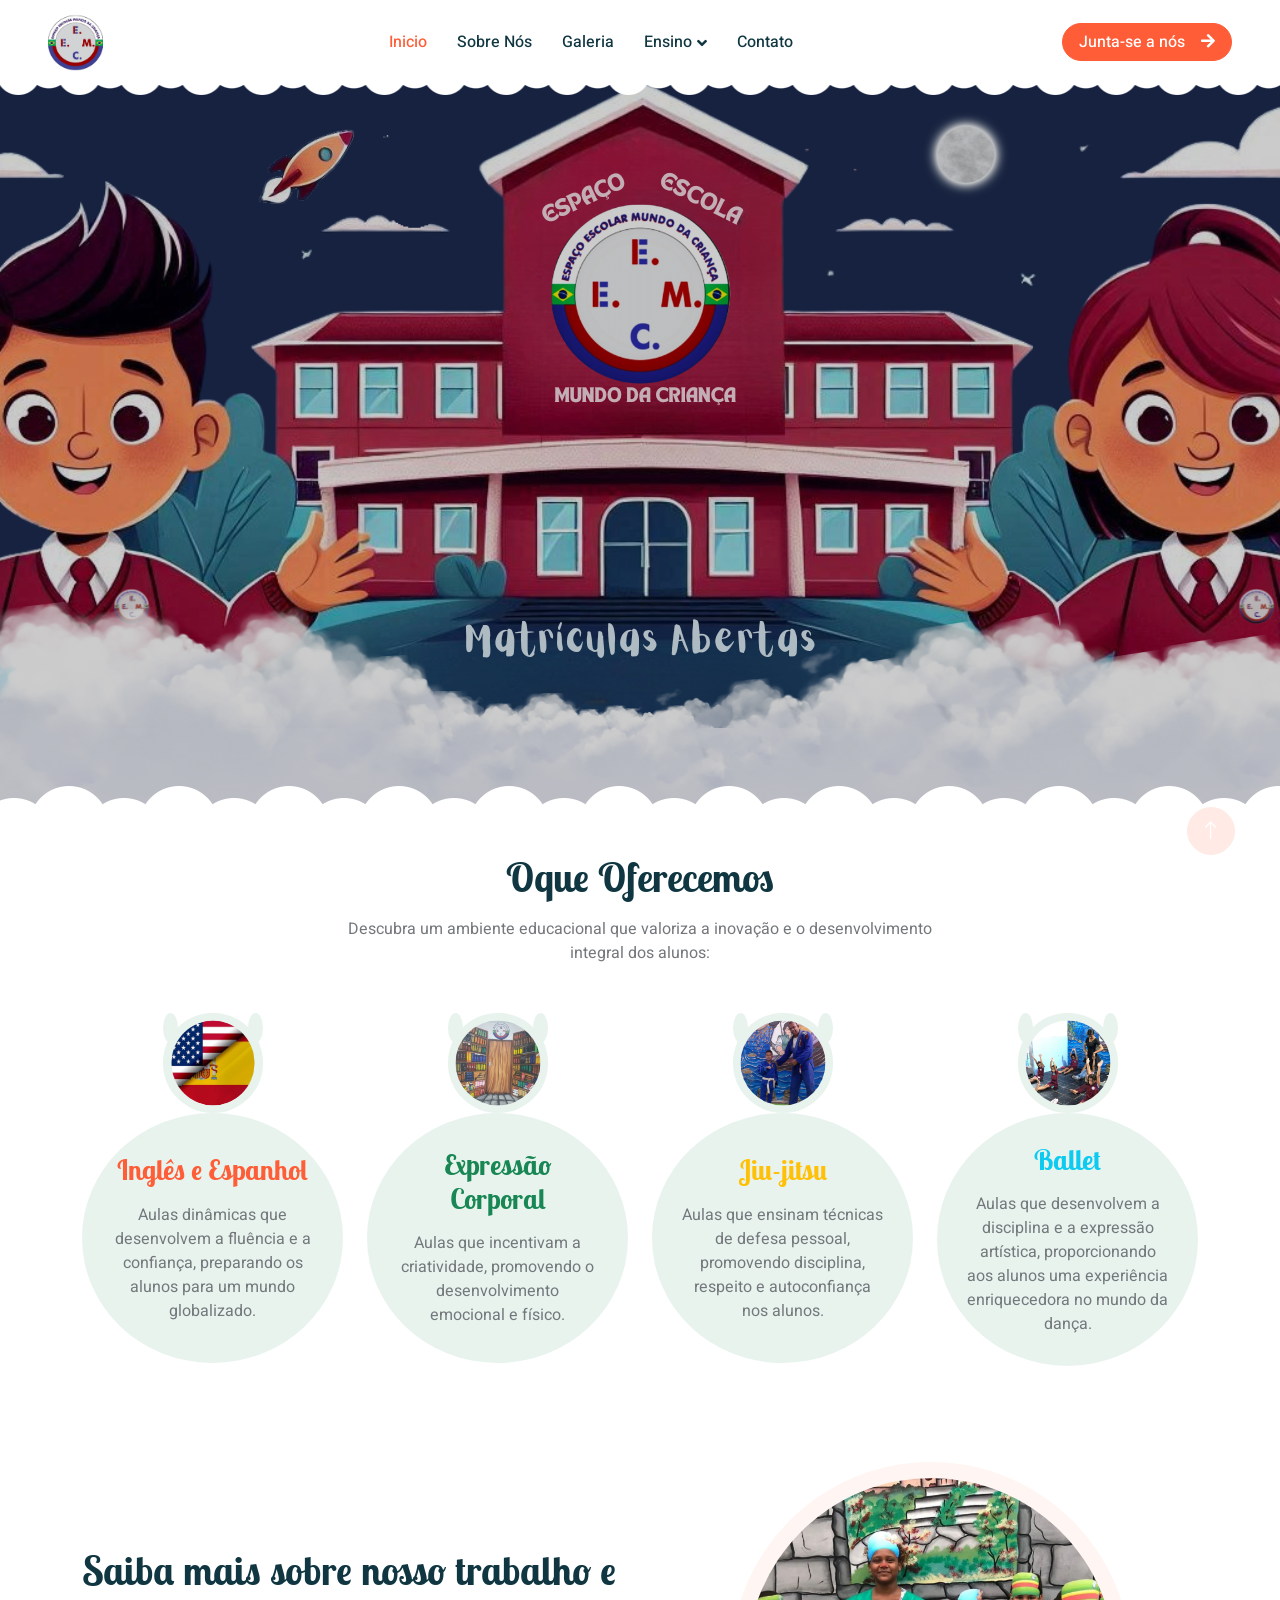
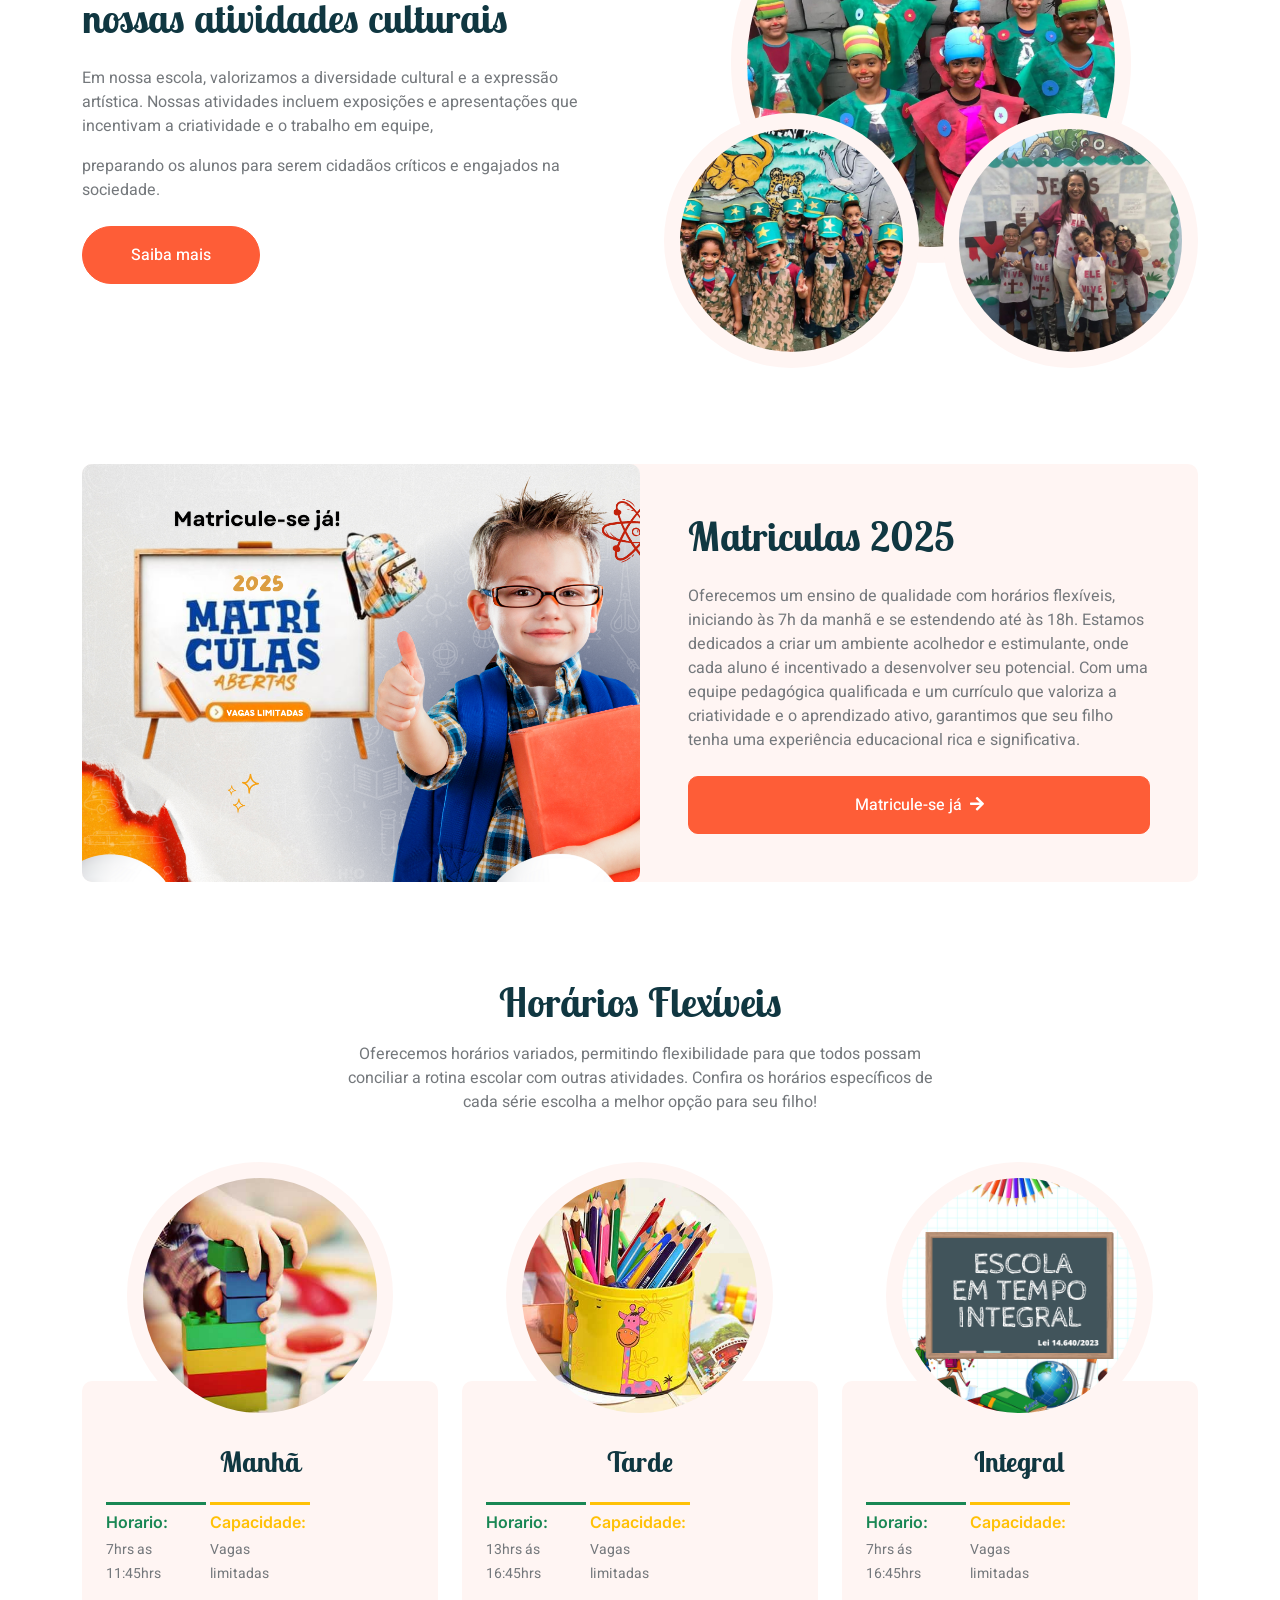
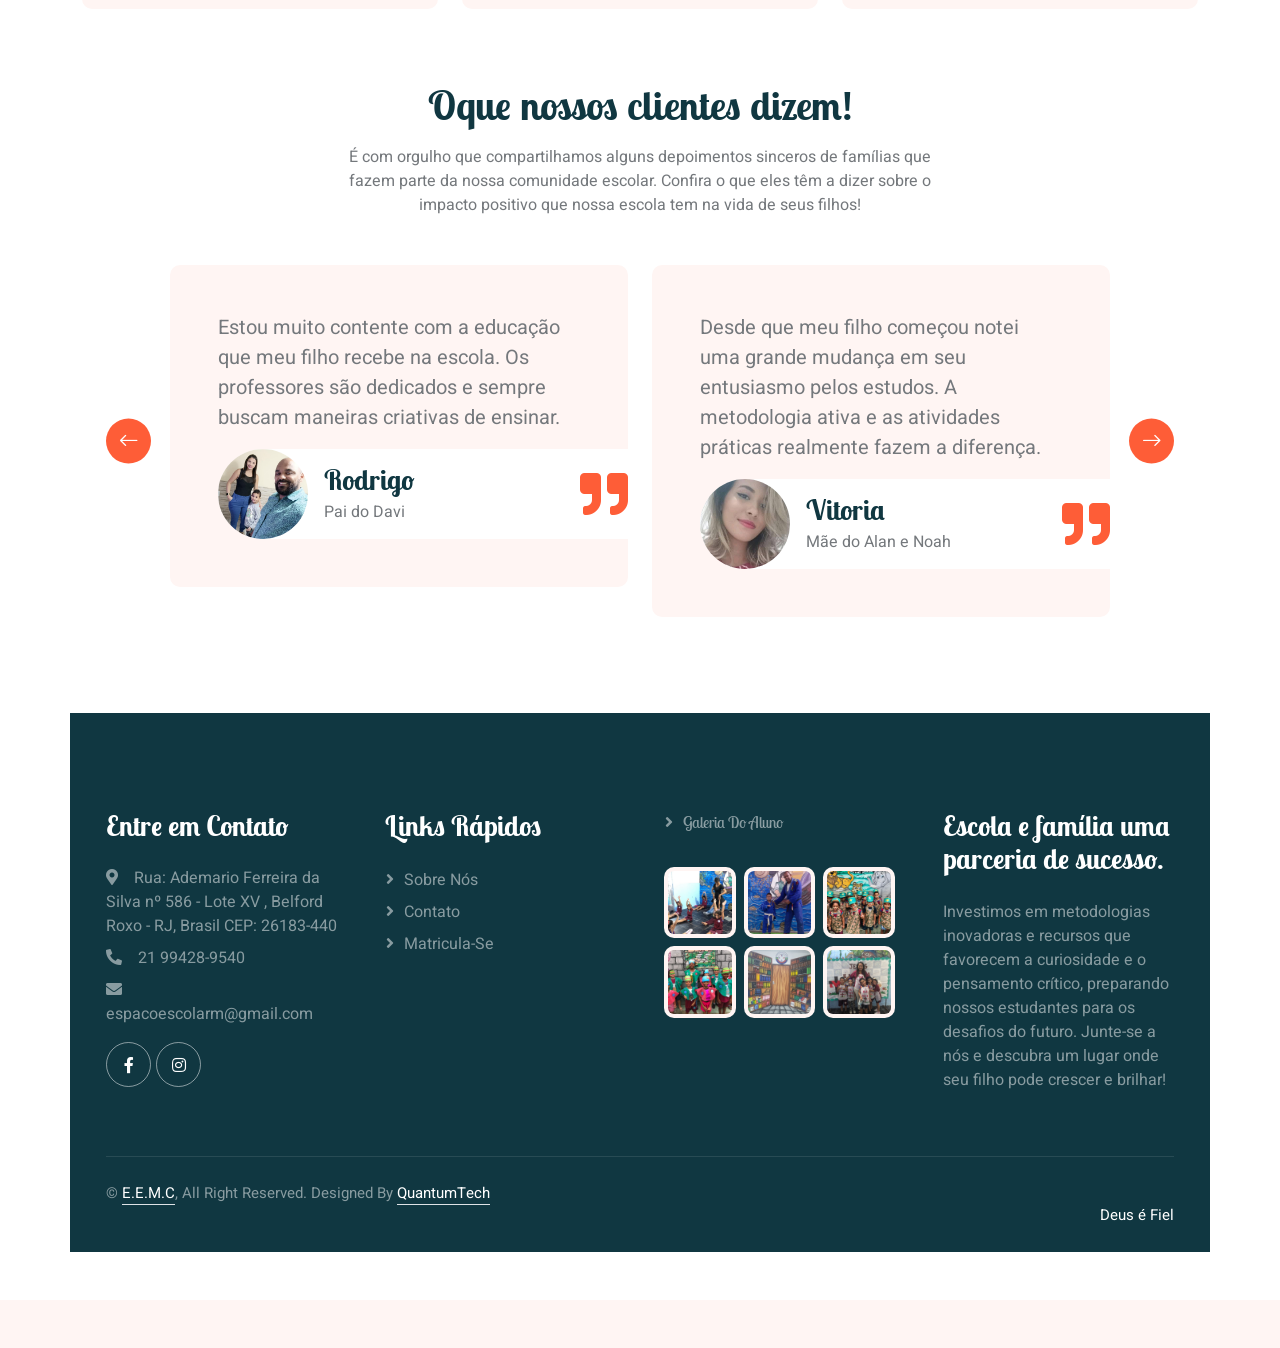
==== index.html @ da6bc11e "Update index.html" ====
<!DOCTYPE html>
<html lang="pt=br">
<head>
    <meta charset="utf-8">
    <meta content="width=device-width, initial-scale=1.0" name="viewport">
    <meta content="" name="keywords">
    <meta content="" name="description">
    <link rel="preconnect" href="https://fonts.googleapis.com">
    <link rel="preconnect" href="https://fonts.gstatic.com" crossorigin>
    <link href="https://fonts.googleapis.com/css2?family=Heebo:wght@400;500;600&family=Inter:wght@600&family=Lobster+Two:wght@700&display=swap" rel="stylesheet">
    <link href="https://cdnjs.cloudflare.com/ajax/libs/font-awesome/5.10.0/css/all.min.css" rel="stylesheet">
    <link href="https://cdn.jsdelivr.net/npm/bootstrap-icons@1.4.1/font/bootstrap-icons.css" rel="stylesheet">
    <link href="lib/animate/animate.min.css" rel="stylesheet">
    <link href="lib/owlcarousel/assets/owl.carousel.min.css" rel="stylesheet">
    <link href="https://fonts.googleapis.com/icon?family=Material+Icons" rel="stylesheet">
    <link href="css/bootstrap.min.css" rel="stylesheet">
    <link href="css/style.css" rel="stylesheet">
    <link href="img/icon.ico" rel="icon">
    <title>Espaço Escola Mundo da Criança</title>
</head>

<body>
    <div class="container-xxl bg-white p-0">
        <!-- Carregamento Começo -->
        <div id="spinner" class="show bg-white position-fixed translate-middle w-100 vh-100 top-50 start-50 d-flex align-items-center justify-content-center">
            <div class="spinner-border text-primary" style="width: 3rem; height: 3rem;" role="status">
                <span class="sr-only">Loading...</span>
            </div>
        </div>
        <!-- Carregamento Final -->

        <!-- Navbar Começo -->
        <nav class="navbar navbar-expand-lg bg-white navbar-light sticky-top px-4 px-lg-5 py-lg-0">
            <a href="index.html" class="navbar-brand">
                <h1 class="m-0 text-primary"> <div class="navbar-logo">
                    <img src="img/icon.ico" alt="Logo da Escola Mundo da Criança"></h1>
            </a>
            <button type="button" class="navbar-toggler" data-bs-toggle="collapse" data-bs-target="#navbarCollapse">
                <span class="navbar-toggler-icon"></span>
            </button>
            <div class="collapse navbar-collapse" id="navbarCollapse">
                <div class="navbar-nav mx-auto">
                    <a href="index.html" class="nav-item nav-link active">Inicio</a>
                    <a href="about.html" class="nav-item nav-link">Sobre Nós</a>
                    <a href="gallery.html" class="nav-item nav-link">Galeria</a>
                    <div class="nav-item dropdown">
                        <a href="#" class="nav-link dropdown-toggle" data-bs-toggle="dropdown">Ensino</a>
                        <div class="dropdown-menu rounded-0 rounded-bottom border-0 shadow-sm m-0">
                            <a href="babyclass.html" class="dropdown-item active">Baby Class</a>
                            <a href="faseI.html" class="dropdown-item">Fase I</a>
                            <a href="faseII.html" class="dropdown-item">Fase II</a>
                            <a href="faseIII.html" class="dropdown-item">Fase III</a>
                            <a href="1ao3.html" class="dropdown-item">1º ao 3º ano</a>
                            <a href="4ao5.html" class="dropdown-item">4º ao 5º ano</a>
                        </div>
                    </div>
                    <a href="contact.html" class="nav-item nav-link">Contato</a>
                </div>
                <a href="contact.html" class="btn btn-primary rounded-pill px-3 d-none d-lg-block">Junta-se a nós<i class="fa fa-arrow-right ms-3"></i></a>
            </div>
        </nav>
        <!-- Navbar Final -->

        <!-- Imagem Fundo Começo -->
        <div class="container-fluid p-0 mb-5">
            <div class="owl-carousel header-carousel position-relative">
                <div class="owl-carousel-item position-relative">
                    <img class="img-fluid" src="img/imggrande.png" alt="">
                    <div class="position-absolute top-0 start-0 w-100 h-100 d-flex align-items-center" style="background: rgba(0, 0, 0, .2);">
                    </div>
                </div>
        </div>
        <!-- Imagem Fundo Final -->

        <!-- Serviços Começo -->
        <div class="container-xxl py-5">
            <div class="container">
                <div class="text-center mx-auto mb-5 wow fadeInUp" data-wow-delay="0.1s" style="max-width: 600px;">
                    <h1 class="mb-3">Oque Oferecemos</h1>
                    <p>Descubra um ambiente educacional que valoriza a inovação e o desenvolvimento integral dos alunos:
                    </p>
                </div>
                <div class="row g-4">
                    <div class="col-lg-3 col-sm-6 wow fadeInUp" data-wow-delay="0.1s">
                        <div class="facility-item">
                            <div class="facility-icon bg-success position-relative">
                                <span class="bg-success"></span>
                                <img src="img/bandeiras.png" alt="Bandeira" class="img-fluid rounded-circle" style="width: 85px; height: 85px; position: absolute; top: 50%; left: 50%; transform: translate(-50%, -50%); z-index: 1;">
                                <span class="bg-success" style="opacity: 0.5; position: absolute; top: 0; left: 0; width: 100%; height: 100%; z-index: 0;"></span>
                                <span class="bg-success"></span>
                            </div>
                            <div class="facility-text bg-success">
                                <h3 class="text-primary mb-3">Inglês e Espanhol</h3>
                                <p class="mb-0"> Aulas dinâmicas que desenvolvem a fluência e a confiança, preparando os alunos para um mundo globalizado.</p>
                            </div>
                        </div>
                    </div>
                    <div class="col-lg-3 col-sm-6 wow fadeInUp" data-wow-delay="0.3s">
                        <div class="facility-item">
                            <div class="facility-icon bg-success position-relative">
                                <span class="bg-success"></span>
                                <img src="img/cantodaleitura.jpg" alt="Bandeira" class="img-fluid rounded-circle" style="width: 85px; height: 85px; position: absolute; top: 50%; left: 50%; transform: translate(-50%, -50%); z-index: 1;">
                                <span class="bg-success" style="opacity: 0.5; position: absolute; top: 0; left: 0; width: 100%; height: 100%; z-index: 0;"></span>
                                <span class="bg-success"></span>
                            </div>
                            <div class="facility-text bg-success">
                                <h3 class="text-success mb-3">Expressão Corporal</h3>
                                <p class="mb-0">Aulas que incentivam a criatividade, promovendo o desenvolvimento emocional e físico.</p>
                            </div>
                        </div>
                    </div>
                    <div class="col-lg-3 col-sm-6 wow fadeInUp" data-wow-delay="0.5s">
                        <div class="facility-item">
                            <div class="facility-icon bg-success position-relative">
                                <span class="bg-success"></span>
                                <img src="img/jits.jpg" alt="Bandeira" class="img-fluid rounded-circle" style="width: 85px; height: 85px; position: absolute; top: 50%; left: 50%; transform: translate(-50%, -50%); z-index: 1;">
                                <span class="bg-success" style="opacity: 0.5; position: absolute; top: 0; left: 0; width: 100%; height: 100%; z-index: 0;"></span>
                                <span class="bg-success"></span>
                            </div>
                            <div class="facility-text bg-success">
                                <h3 class="text-warning mb-3">Jiu-jitsu</h3>
                                <p class="mb-0">Aulas que ensinam técnicas de defesa pessoal, promovendo disciplina, respeito e autoconfiança nos alunos.</p>
                            </div>
                        </div>
                    </div>
                    <div class="col-lg-3 col-sm-6 wow fadeInUp" data-wow-delay="0.7s">
                        <div class="facility-item">
                            <div class="facility-icon bg-success position-relative">
                                <span class="bg-success"></span>
                                <img src="img/ballet.jpg" alt="Bandeira" class="img-fluid rounded-circle" style="width: 85px; height: 85px; position: absolute; top: 50%; left: 50%; transform: translate(-50%, -50%); z-index: 1;">
                                <span class="bg-success" style="opacity: 0.5; position: absolute; top: 0; left: 0; width: 100%; height: 100%; z-index: 0;"></span>
                                <span class="bg-success"></span>
                            </div>
                            <div class="facility-text bg-success">
                                <h3 class="text-info mb-3">Ballet</h3>
                                <p class="mb-0">Aulas que desenvolvem a disciplina e a expressão artística, proporcionando aos alunos uma experiência enriquecedora no mundo da dança.</p>
                            </div>
                        </div>
                    </div>
                </div>
            </div>
        </div>
        <!-- Serviços Final -->

        <!-- Saiba Mais Começo -->
        <div class="container-xxl py-5">
            <div class="container">
                <div class="row g-5 align-items-center">
                    <div class="col-lg-6 wow fadeInUp" data-wow-delay="0.1s">
                        <h1 class="mb-4">Saiba mais sobre nosso trabalho e nossas atividades culturais</h1>
                        <p>Em nossa escola, valorizamos a diversidade cultural e a expressão artística. Nossas atividades incluem exposições e apresentações que incentivam a criatividade e o trabalho em equipe,</p>
                        <p class="mb-4">preparando os alunos para serem cidadãos críticos e engajados na sociedade.</p>
                        <div class="row g-4 align-items-center">
                            <div class="col-sm-6">
                                <a class="btn btn-primary rounded-pill py-3 px-5" href="about.html">Saiba mais</a>
                            </div>
                        </div>
                    </div>
                    <div class="col-lg-6 about-img wow fadeInUp" data-wow-delay="0.5s">
                        <div class="row">
                            <div class="col-12 text-center">
                                <img class="img-fluid w-75 rounded-circle bg-light p-3" src="img/diadocirco.jpg" alt="">
                            </div>
                            <div class="col-6 text-start" style="margin-top: -150px;">
                                <img class="img-fluid w-100 rounded-circle bg-light p-3" src="img/diadosoldado.jpg" alt="">
                            </div>
                            <div class="col-6 text-end" style="margin-top: -150px;">
                                <img class="img-fluid w-100 rounded-circle bg-light p-3" src="img/pascoa.jpg" alt="">
                            </div>
                        </div>
                    </div>
                </div>
            </div>
        </div>
        <!-- Saiba mais Final -->


        <!-- Matriculas Começo -->
        <div class="container-xxl py-5">
            <div class="container">
                <div class="bg-light rounded">
                    <div class="row g-0">
                        <div class="col-lg-6 wow fadeIn" data-wow-delay="0.1s" style="min-height: 400px;">
                            <div class="position-relative h-100">
                                <img class="position-absolute w-100 h-100 rounded" src="img/1.png" style="object-fit: cover;">
                            </div>
                        </div>
                        <div class="col-lg-6 wow fadeIn" data-wow-delay="0.5s">
                            <div class="h-100 d-flex flex-column justify-content-center p-5">
                                <h1 class="mb-4">Matriculas 2025</h1>
                                <p class="mb-4">Oferecemos um ensino de qualidade com horários flexíveis, iniciando às 7h da manhã e se estendendo até às 18h. Estamos dedicados a criar um ambiente acolhedor e estimulante, onde cada aluno é incentivado a desenvolver seu potencial. Com uma equipe pedagógica qualificada e um currículo que valoriza a criatividade e o aprendizado ativo, garantimos que seu filho tenha uma experiência educacional rica e significativa.
                                </p>
                                <a class="btn btn-primary py-3 px-5" href="contact.html">Matricule-se já<i class="fa fa-arrow-right ms-2"></i></a>
                            </div>
                        </div>
                    </div>
                </div>
            </div>
        </div>
        <!-- Matriculas Final -->


        <!-- Horários Começo -->
        <div class="container-xxl py-5">
            <div class="container">
                <div class="text-center mx-auto mb-5 wow fadeInUp" data-wow-delay="0.1s" style="max-width: 600px;">
                    <h1 class="mb-3">Horários Flexíveis</h1>
                    <p>Oferecemos horários variados, permitindo flexibilidade para que todos possam conciliar a rotina escolar com outras atividades. Confira os horários específicos de cada série escolha a melhor opção para seu filho!</p>
                </div>
                <div class="row g-4">
                    <div class="col-lg-4 col-md-6 wow fadeInUp" data-wow-delay="0.1s">
                        <div class="classes-item">
                            <div class="bg-light rounded-circle w-75 mx-auto p-3">
                                <img class="img-fluid rounded-circle" src="img/classes-2.jpg" alt="">
                            </div>
                            <div class="bg-light rounded p-4 pt-5 mt-n5">
                                <a class="d-block text-center h3 mt-3 mb-4" href="">Manhã</a>
                                <div class="row g-1">
                                    <div class="col-4">
                                        <div class="border-top border-3 border-success pt-2">
                                            <h6 class="text-success mb-1">Horario:</h6>
                                            <small>7hrs as 11:45hrs</small>
                                        </div>
                                    </div>
                                    <div class="col-4">
                                        <div class="border-top border-3 border-warning pt-2">
                                            <h6 class="text-warning mb-1">Capacidade:</h6>
                                            <small>Vagas limitadas</small>
                                        </div>
                                    </div>
                                </div>
                            </div>
                        </div>
                    </div>
                    <div class="col-lg-4 col-md-6 wow fadeInUp" data-wow-delay="0.3s">
                        <div class="classes-item">
                            <div class="bg-light rounded-circle w-75 mx-auto p-3">
                                <img class="img-fluid rounded-circle" src="img/classes-1.jpg" alt="">
                            </div>
                            <div class="bg-light rounded p-4 pt-5 mt-n5">
                                <a class="d-block text-center h3 mt-3 mb-4" href="">Tarde</a>
                                <div class="row g-1">
                                    <div class="col-4">
                                        <div class="border-top border-3 border-success pt-2">
                                            <h6 class="text-success mb-1">Horario:</h6>
                                            <small>13hrs ás 16:45hrs</small>
                                        </div>
                                    </div>
                                    <div class="col-4">
                                        <div class="border-top border-3 border-warning pt-2">
                                            <h6 class="text-warning mb-1">Capacidade:</h6>
                                            <small>Vagas limitadas</small>
                                        </div>
                                    </div>
            
                                </div>
                            </div>
                        </div>
                    </div>
                    <div class="col-lg-4 col-md-6 wow fadeInUp" data-wow-delay="0.5s">
                        <div class="classes-item">
                            <div class="bg-light rounded-circle w-75 mx-auto p-3">
                                <img class="img-fluid rounded-circle" src="img/Escola-em-tempo-integral.png" alt="">
                            </div>
                            <div class="bg-light rounded p-4 pt-5 mt-n5">
                                <a class="d-block text-center h3 mt-3 mb-4" href="">Integral</a>
                                <div class="row g-1">
                                    <div class="col-4">
                                        <div class="border-top border-3 border-success pt-2">
                                            <h6 class="text-success mb-1">Horario:</h6>
                                            <small>7hrs ás 16:45hrs</small>
                                        </div>
                                    </div>
                                    <div class="col-4">
                                        <div class="border-top border-3 border-warning pt-2">
                                            <h6 class="text-warning mb-1">Capacidade:</h6>
                                            <small>Vagas limitadas</small>
                                        </div>
                                    </div>
                                </div>
                            </div>
                        </div>
                    </div>
        <!-- Horários Final -->

        <!-- Depoimento Começo -->
        <div class="container-xxl py-5">
            <div class="container">
                <div class="text-center mx-auto mb-5 wow fadeInUp" data-wow-delay="0.1s" style="max-width: 600px;">
                    <h1 class="mb-3">Oque nossos clientes dizem!</h1>
                    <p>É com orgulho que compartilhamos alguns depoimentos sinceros de famílias que fazem parte da nossa comunidade escolar. Confira o que eles têm a dizer sobre o impacto positivo que nossa escola tem na vida de seus filhos!</p>
                </div>
                <div class="owl-carousel testimonial-carousel wow fadeInUp" data-wow-delay="0.1s">
                    <div class="testimonial-item bg-light rounded p-5">
                        <p class="fs-5">Estou muito contente com a educação que meu filho recebe na escola. Os professores são dedicados e sempre buscam maneiras criativas de ensinar.</p>
                        <div class="d-flex align-items-center bg-white me-n5" style="border-radius: 50px 0 0 50px;">
                            <img class="img-fluid flex-shrink-0 rounded-circle" src="img/1depo.jpeg" style="width: 90px; height: 90px;">
                            <div class="ps-3">
                                <h3 class="mb-1">Rodrigo</h3>
                                <span>Pai do Davi</span>
                            </div>
                            <i class="fa fa-quote-right fa-3x text-primary ms-auto d-none d-sm-flex"></i>
                        </div>
                    </div>
                    <div class="testimonial-item bg-light rounded p-5">
                        <p class="fs-5">Desde que meu filho começou notei uma grande mudança em seu entusiasmo pelos estudos. A metodologia ativa e as atividades práticas realmente fazem a diferença.</p>
                        <div class="d-flex align-items-center bg-white me-n5" style="border-radius: 50px 0 0 50px;">
                            <img class="img-fluid flex-shrink-0 rounded-circle" src="img/IMG_20220906_180958_457.jpg" style="width: 90px; height: 90px;">
                            <div class="ps-3">
                                <h3 class="mb-1">Vitoria </h3>
                                <span>Mãe do Alan e Noah</span>
                            </div>
                            <i class="fa fa-quote-right fa-3x text-primary ms-auto d-none d-sm-flex"></i>
                        </div>
                    </div>
                    <div class="testimonial-item bg-light rounded p-5">
                        <p class="fs-5">Sempre prontos e dispostos a nos atender com muito carinho e atenção. Escola dedicada e atenciosa com seus alunos. Minha filha simplesmente ama essa escola!</p>
                        <div class="d-flex align-items-center bg-white me-n5" style="border-radius: 50px 0 0 50px;">
                            <img class="img-fluid flex-shrink-0 rounded-circle" src="img/depo3.jpeg" style="width: 90px; height: 90px;">
                            <div class="ps-3">
                                <h3 class="mb-1">Karen</h3>
                                <span>Mãe da Maria Cecilia</span>
                            </div>
                            <i class="fa fa-quote-right fa-3x text-primary ms-auto d-none d-sm-flex"></i>
                        </div>
                    </div>
                </div>
            </div>
        </div>
        <!-- Depoimento Final -->


          <!-- Final Começo -->
          <div class="container-fluid bg-dark text-white-50 footer pt-5 mt-5 wow fadeIn" data-wow-delay="0.1s">
            <div class="container py-5">
                <div class="row g-5">
                    <div class="col-lg-3 col-md-6">
                        <h3 class="text-white mb-4">Entre em Contato</h3>
                        <p class="mb-2"><i class="fa fa-map-marker-alt me-3"></i>Rua: Ademario Ferreira da Silva nº 586 - Lote XV , Belford Roxo - RJ, Brasil CEP: 26183-440 </p>
                        <p class="mb-2"><i class="fa fa-phone-alt me-3"></i>21 99428-9540</p>
                        <p class="mb-2"><i class="fa fa-envelope me-3"></i>espacoescolarm@gmail.com</p>
                        <div class="d-flex pt-2">
                            <a class="btn btn-outline-light btn-social" href="https://www.facebook.com/p/Espa%C3%A7o-Escolar-Mundo-Da-Crian%C3%A7a-100066816966329/?_rdr" target="_blank"><i class="fab fa-facebook-f"></i></a>
                            <a class="btn btn-outline-light btn-social" href="https://www.instagram.com/e_e_mundodacrianca?igsh=NHhieTVvMWZtdTVp" target="_blank"><i class="fab fa-instagram"></i></a>
                        </div>
                    </div>
                    <div class="col-lg-3 col-md-6">
                        <h3 class="text-white mb-4">Links Rápidos</h3>
                        <a class="btn btn-link text-white-50" href="about.html">Sobre Nós</a>
                        <a class="btn btn-link text-white-50" href="contact.html">Contato</a>
                        <a class="btn btn-link text-white-50" href="contact.html">Matricula-se</a>
                    </div>
                    <div class="col-lg-3 col-md-6">
                        <h3 class="text-white mb-4"><a class="btn btn-link text-white-50" href="">Galeria do Aluno</a></h3>
                        <div class="row g-2 pt-2">
                            <div class="col-4">
                                <a href="/gallery.html"><img class="img-fluid rounded bg-light p-1" src="img/ballet.jpg" alt="Fotos Alunos"></a>
                            </div>
                            <div class="col-4">
                                <a href="/gallery.html"><img class="img-fluid rounded bg-light p-1" src="img/jits.jpg" alt="Fotos Alunos"></a>
                            </div>
                            <div class="col-4">
                                <a href="/gallery.html"><img class="img-fluid rounded bg-light p-1" src="img/diadosoldado.jpg" alt="Fotos Alunos"></a>
                            </div>
                            
                            <div class="col-4">
                                <a href="/gallery.html"><img class="img-fluid rounded bg-light p-1" src="img/diadocirco.jpg" alt="Fotos Alunos"></a>
                            </div>
                            
                            <div class="col-4">
                                <a href="/gallery.html"><img class="img-fluid rounded bg-light p-1" src="img/cantodaleitura.jpg" alt=""></a>
                            </div>
                            <div class="col-4">
                                <a href="/gallery.html"><img class="img-fluid rounded bg-light p-1" src="img/pascoa.jpg" alt=""></a>
                            </div>
                        </div>
                    </div>
                    <div class="col-lg-3 col-md-6">
                        <h3 class="text-white mb-4">Escola e família uma parceria de sucesso.</h3>
                        <p>Investimos em metodologias inovadoras e recursos que favorecem a curiosidade e o pensamento crítico, preparando nossos estudantes para os desafios do futuro. Junte-se a nós e descubra um lugar onde seu filho pode crescer e brilhar!</p>
                    </div>
                </div>
            </div>
            <div class="container">
                <div class="copyright">
                    <div class="row">
                        <div class="col-md-6 text-center text-md-start mb-3 mb-md-0">
                            &copy; <a class="border-bottom" href="index.html">E.E.M.C</a>, All Right Reserved. 
							
							Designed By <a class="border-bottom" href="https://www.instagram.com/quantumttech/profilecard/?igsh=YnZjMTNqOGxjcHFn" target="_blank">QuantumTech</a>
                        </div>
                        <div class="col-md-6 text-center text-md-end">
                            <div class="footer-menu">
                                <a href="#">Deus é Fiel</a>
                            </div>
                        </div>
                    </div>
                </div>
            </div>
        </div>
        <!-- Final Final -->


        <!-- Voltar para o Topo -->
        <a href="#" class="btn btn-lg btn-primary btn-lg-square back-to-top"><i class="bi bi-arrow-up"></i></a>
    </div>

    <!-- JavaScript -->
    <script src="https://code.jquery.com/jquery-3.4.1.min.js"></script>
    <script src="https://cdn.jsdelivr.net/npm/bootstrap@5.0.0/dist/js/bootstrap.bundle.min.js"></script>
    <script src="lib/wow/wow.min.js"></script>
    <script src="lib/easing/easing.min.js"></script>
    <script src="lib/waypoints/waypoints.min.js"></script>
    <script src="lib/owlcarousel/owl.carousel.min.js"></script>
    <script src="js/main.js"></script>
</body>

</html>
---- css/style.css ----
/********** Template CSS **********/
:root {
    --primary: #FE5D37;
    --light: #FFF5F3;
    --dark: #103741;
}

.back-to-top {
    position: fixed;
    display: none;
    right: 45px;
    bottom: 45px;
    z-index: 99;
}


/*** Spinner ***/
#spinner {
    opacity: 0;
    visibility: hidden;
    transition: opacity .5s ease-out, visibility 0s linear .5s;
    z-index: 99999;
}

#spinner.show {
    transition: opacity .5s ease-out, visibility 0s linear 0s;
    visibility: visible;
    opacity: 1;
}


/*** Button ***/
.btn {
    font-weight: 500;
    transition: .5s;
}

.btn.btn-primary {
    color: #FFFFFF;
}

.btn-square {
    width: 38px;
    height: 38px;
}

.btn-sm-square {
    width: 32px;
    height: 32px;
}

.btn-lg-square {
    width: 48px;
    height: 48px;
}

.btn-square,
.btn-sm-square,
.btn-lg-square {
    padding: 0;
    display: flex;
    align-items: center;
    justify-content: center;
    font-weight: normal;
    border-radius: 50px;
}


/*** Heading ***/
h1,
h2,
h3,
h4,
.h1,
.h2,
.h3,
.h4,
.display-1,
.display-2,
.display-3,
.display-4,
.display-5,
.display-6 {
    font-family: 'Lobster Two', cursive;
    font-weight: 700;
}

h5,
h6,
.h5,
.h6 {
    font-weight: 600;
}

.font-secondary {
    font-family: 'Lobster Two', cursive;
}


/*** Navbar ***/
.navbar .navbar-nav .nav-link {
    padding: 30px 15px;
    color: var(--dark);
    font-weight: 500;
    outline: none;
}

.navbar .navbar-nav .nav-link:hover,
.navbar .navbar-nav .nav-link.active {
    color: var(--primary);
}

.navbar.sticky-top {
    top: -100px;
    transition: .5s;
}

.navbar .dropdown-toggle::after {
    border: none;
    content: "\f107";
    font-family: "Font Awesome 5 Free";
    font-weight: 900;
    vertical-align: middle;
    margin-left: 5px;
    transition: .5s;
}

.navbar .dropdown-toggle[aria-expanded=true]::after {
    transform: rotate(-180deg);
}

@media (max-width: 991.98px) {
    .navbar .navbar-nav .nav-link  {
        margin-right: 0;
        padding: 10px 0;
    }

    .navbar .navbar-nav {
        margin-top: 15px;
        border-top: 1px solid #EEEEEE;
    }
}

@media (min-width: 992px) {
    .navbar .nav-item .dropdown-menu {
        display: block;
        top: calc(100% - 15px);
        margin-top: 0;
        opacity: 0;
        visibility: hidden;
        transition: .5s;
        
    }

    .navbar .nav-item:hover .dropdown-menu {
        top: 100%;
        visibility: visible;
        transition: .5s;
        opacity: 1;
    }
}


/*** Header ***/
.header-carousel::before,
.header-carousel::after,
.page-header::before,
.page-header::after {
    position: absolute;
    content: "";
    width: 100%;
    height: 10px;
    top: 0;
    left: 0;
    background: url(../img/bg-header-top.png) center center repeat-x;
    z-index: 1;
}

.header-carousel::after,
.page-header::after {
    height: 19px;
    top: auto;
    bottom: 0;
    background: url(../img/bg-header-bottom.png) center center repeat-x;
}

@media (max-width: 768px) {
    .header-carousel .owl-carousel-item {
        position: relative;
        min-height: 500px;
    }
    
    .header-carousel .owl-carousel-item img {
        position: absolute;
        width: 100%;
        height: 100%;
        object-fit: cover;
    }

    .header-carousel .owl-carousel-item p {
        font-size: 16px !important;
        font-weight: 400 !important;
    }

    .header-carousel .owl-carousel-item h1 {
        font-size: 30px;
        font-weight: 600;
    }
}

.header-carousel .owl-nav {
    position: absolute;
    top: 50%;
    right: 8%;
    transform: translateY(-50%);
    display: flex;
    flex-direction: column;
}

.header-carousel .owl-nav .owl-prev,
.header-carousel .owl-nav .owl-next {
    margin: 7px 0;
    width: 45px;
    height: 45px;
    display: flex;
    align-items: center;
    justify-content: center;
    color: #FFFFFF;
    background: transparent;
    border: 1px solid #FFFFFF;
    border-radius: 45px;
    font-size: 22px;
    transition: .5s;
}

.header-carousel .owl-nav .owl-prev:hover,
.header-carousel .owl-nav .owl-next:hover {
    background: var(--primary);
    border-color: var(--primary);
}

.page-header {
    background: linear-gradient(rgba(0, 0, 0, .2), rgba(0, 0, 0, .2)), url(../img/imagemdefundo.jpg) center center no-repeat;
    background-size: cover;
}

.breadcrumb-item + .breadcrumb-item::before {
    color: rgba(255, 255, 255, .5);
}


/*** Facility ***/
.facility-item .facility-icon {
    position: relative;
    margin: 0 auto;
    width: 100px;
    height: 100px;
    border-radius: 100px;
    display: flex;
    align-items: center;
    justify-content: center;
}

.facility-item .facility-icon::before {
    position: absolute;
    content: "";
    width: 100%;
    height: 100%;
    top: 0;
    left: 0;
    background: rgba(255, 255, 255, .9);
    transition: .5s;
    z-index: 1;
}

.facility-item .facility-icon span {
    position: absolute;
    content: "";
    width: 15px;
    height: 30px;
    top: 0;
    left: 0;
    border-radius: 50%;
}

.facility-item .facility-icon span:last-child {
    left: auto;
    right: 0;
}

.facility-item .facility-icon i {
    position: relative;
    z-index: 2;
}

.facility-item .facility-text {
    position: relative;
    min-height: 250px;
    padding: 30px;
    border-radius: 100%;
    display: flex;
    text-align: center;
    justify-content: center;
    flex-direction: column;
}

.facility-item .facility-text::before {
    position: absolute;
    content: "";
    width: 100%;
    height: 100%;
    top: 0;
    left: 0;
    background: rgba(255, 255, 255, .9);
    transition: .5s;
    z-index: 1;
}

.facility-item .facility-text * {
    position: relative;
    z-index: 2;
}

.facility-item:hover .facility-icon::before,
.facility-item:hover .facility-text::before {
    background: transparent;
}

.facility-item * {
    transition: .5s;
}

.facility-item:hover * {
    color: #FFFFFF !important;
}


/*** Sobre nós ***/
.about-img img {
    transition: .5s;
}

.about-img img:hover {
    background: var(--primary) !important;
}


/*** Horarios ***/
.classes-item {
    transition: .5s;
}

.classes-item:hover {
    margin-top: -10px;
}


/*** Fundadores ***/
.team-item .team-text {
    position: absolute;
    width: 220px;
    height: 220px;
    bottom: 0;
    right: 0;
    display: flex;
    align-items: center;
    justify-content: center;
    flex-direction: column;
    background: #FFFFFF;
    border: 17px solid var(--light);
    border-radius: 250px;
    transition: .5s;
}

.team-item:hover .team-text {
    border-color: var(--primary);
}


/*** Depoimento ***/
.testimonial-carousel {
    padding-left: 1.5rem;
    padding-right: 1.5rem;
}

@media (min-width: 576px) {
    .testimonial-carousel {
        padding-left: 4rem;
        padding-right: 4rem;
    }
}

.testimonial-carousel .testimonial-item .border {
    border: 1px dashed rgba(0, 185, 142, .3) !important;
}

.testimonial-carousel .owl-nav {
    position: absolute;
    width: 100%;
    height: 45px;
    top: 50%;
    left: 0;
    transform: translateY(-50%);
    display: flex;
    justify-content: space-between;
    z-index: 1;
}

.testimonial-carousel .owl-nav .owl-prev,
.testimonial-carousel .owl-nav .owl-next {
    position: relative;
    width: 45px;
    height: 45px;
    display: flex;
    align-items: center;
    justify-content: center;
    color: #FFFFFF;
    background: var(--primary);
    border-radius: 45px;
    font-size: 20px;
    transition: .5s;
}

.testimonial-carousel .owl-nav .owl-prev:hover,
.testimonial-carousel .owl-nav .owl-next:hover {
    background: var(--dark);
}


/*** Final ***/
.footer .btn.btn-social {
    margin-right: 5px;
    width: 45px;
    height: 45px;
    display: flex;
    align-items: center;
    justify-content: center;
    color: #FFFFFF;
    border: 1px solid rgba(255,255,255,0.5);
    border-radius: 45px;
    transition: .3s;
}

.footer .btn.btn-social:hover {
    border-color: var(--primary);
    background: var(--primary);
}

.footer .btn.btn-link {
    display: block;
    margin-bottom: 5px;
    padding: 0;
    text-align: left;
    font-size: 16px;
    font-weight: normal;
    text-transform: capitalize;
    transition: .3s;
}

.footer .btn.btn-link::before {
    position: relative;
    content: "\f105";
    font-family: "Font Awesome 5 Free";
    font-weight: 900;
    margin-right: 10px;
}

.footer .btn.btn-link:hover {
    color: var(--primary) !important;
    letter-spacing: 1px;
    box-shadow: none;
}

.footer .form-control {
    border-color: rgba(255,255,255,0.5);
}

.footer .copyright {
    padding: 25px 0;
    font-size: 15px;
    border-top: 1px solid rgba(256, 256, 256, .1);
}

.footer .copyright a {
    color: #FFFFFF;
}

.footer .footer-menu a {
    margin-right: 15px;
    padding-right: 15px;
    border-right: 1px solid rgba(255, 255, 255, .1);
}

.footer .copyright a:hover,
.footer .footer-menu a:hover {
    color: var(--primary) !important;
}

.footer .footer-menu a:last-child {
    margin-right: 0;
    padding-right: 0;
    border-right: none;
}

*,
*::before,
*::after {
  box-sizing: border-box;
}

.gallery {
  position: relative;
  z-index: 2;
  padding: 10px;
  display: -webkit-box;
  display: -ms-flexbox;
  display: flex;
  -ms-flex-flow: row wrap;
      flex-flow: row wrap;
  -webkit-box-pack: justify;
      -ms-flex-pack: justify;
          justify-content: space-between;
  -webkit-transition: all .5s ease-in-out;
  transition: all .5s ease-in-out;
}
.gallery.pop {
  -webkit-filter: blur(10px);
          filter: blur(10px);
}
.gallery figure {
  -ms-flex-preferred-size: 33.333%;
      flex-basis: 33.333%;
  padding: 10px;
  overflow: hidden;
  border-radius: 10px;
  cursor: pointer;
}
.gallery figure img {
  width: 100%;
  border-radius: 10px;
  -webkit-transition: all .3s ease-in-out;
  transition: all .3s ease-in-out;
}
.gallery figure figcaption {
  display: none;
}

.popup {
  position: fixed;
  z-index: 2;
  top: 0;
  left: 0;
  width: 100%;
  height: 100%;
  background: rgba(255, 255, 255, 0.75);
  opacity: 0;
  -webkit-transition: opacity .5s ease-in-out .2s;
  transition: opacity .5s ease-in-out .2s;
}
.popup.pop {
  opacity: 1;
  -webkit-transition: opacity .2s ease-in-out 0s;
  transition: opacity .2s ease-in-out 0s;
}
.popup.pop figure {
  margin-top: 0;
  opacity: 1;
}
.popup figure {
  position: absolute;
  top: 50%;
  left: 50%;
  -webkit-transform: translate(-50%, -50%);
          transform: translate(-50%, -50%);
  -webkit-transform-origin: 0 0;
          transform-origin: 0 0;
  margin-top: 30px;
  opacity: 0;
  -webkit-animation: poppy 500ms linear both;
          animation: poppy 500ms linear both;
}
.popup figure img {
  position: relative;
  z-index: 2;
  border-radius: 15px;
  box-shadow: 0 1px 5px rgba(0, 0, 0, 0.2), 0 6px 30px rgba(0, 0, 0, 0.4);
}
.popup figure figcaption {
  position: absolute;
  bottom: 50px;
  background: -webkit-linear-gradient(top, transparent, rgba(0, 0, 0, 0.78));
  background: linear-gradient(180deg, transparent, rgba(0, 0, 0, 0.78));
  z-index: 2;
  width: 100%;
  border-radius: 0 0 15px 15px;
  padding: 100px 20px 20px 20px;
  color: #fff;
  font-family: 'Open Sans', sans-serif;
  font-size: 32px;
}
.popup figure figcaption small {
  font-size: 11px;
  display: block;
  text-transform: uppercase;
  margin-top: 12px;
  text-indent: 3px;
  opacity: .7;
  letter-spacing: 1px;
}
.popup figure .shadow {
  position: relative;
  z-index: 1;
  top: -15px;
  margin: 0 auto;
  background-position: center bottom;
  background-repeat: no-repeat;
  width: 98%;
  height: 50px;
  opacity: .6;
  -webkit-filter: blur(15px) contrast(2);
          filter: blur(15px) contrast(2);
}
.popup .close {
  position: absolute;
  z-index: 3;
  top: 10px;
  right: 10px;
  width: 25px;
  height: 25px;
  cursor: pointer;
  background: url(#close);
  border-radius: 25px;
  background: rgba(0, 0, 0, 0.1);
  box-shadow: 0 0 3px rgba(0, 0, 0, 0.2);
}
.popup .close svg {
  width: 100%;
  height: 100%;
}


@-webkit-keyframes poppy {
  0% {
    -webkit-transform: matrix3d(0, 0, 0, 0, 0, 0, 0, 0, 0, 0, 1, 0, 0, 0, 0, 1);
            transform: matrix3d(0, 0, 0, 0, 0, 0, 0, 0, 0, 0, 1, 0, 0, 0, 0, 1);
  }
  3.4% {
    -webkit-transform: matrix3d(0.316, 0, 0, 0, 0, 0.407, 0, 0, 0, 0, 1, 0, -94.672, -91.573, 0, 1);
            transform: matrix3d(0.316, 0, 0, 0, 0, 0.407, 0, 0, 0, 0, 1, 0, -94.672, -91.573, 0, 1);
  }
  4.3% {
    -webkit-transform: matrix3d(0.408, 0, 0, 0, 0, 0.54, 0, 0, 0, 0, 1, 0, -122.527, -121.509, 0, 1);
            transform: matrix3d(0.408, 0, 0, 0, 0, 0.54, 0, 0, 0, 0, 1, 0, -122.527, -121.509, 0, 1);
  }
  4.7% {
    -webkit-transform: matrix3d(0.45, 0, 0, 0, 0, 0.599, 0, 0, 0, 0, 1, 0, -134.908, -134.843, 0, 1);
            transform: matrix3d(0.45, 0, 0, 0, 0, 0.599, 0, 0, 0, 0, 1, 0, -134.908, -134.843, 0, 1);
  }
  6.81% {
    -webkit-transform: matrix3d(0.659, 0, 0, 0, 0, 0.893, 0, 0, 0, 0, 1, 0, -197.77, -200.879, 0, 1);
            transform: matrix3d(0.659, 0, 0, 0, 0, 0.893, 0, 0, 0, 0, 1, 0, -197.77, -200.879, 0, 1);
  }
  8.61% {
    -webkit-transform: matrix3d(0.82, 0, 0, 0, 0, 1.097, 0, 0, 0, 0, 1, 0, -245.972, -246.757, 0, 1);
            transform: matrix3d(0.82, 0, 0, 0, 0, 1.097, 0, 0, 0, 0, 1, 0, -245.972, -246.757, 0, 1);
  }
  9.41% {
    -webkit-transform: matrix3d(0.883, 0, 0, 0, 0, 1.168, 0, 0, 0, 0, 1, 0, -265.038, -262.804, 0, 1);
            transform: matrix3d(0.883, 0, 0, 0, 0, 1.168, 0, 0, 0, 0, 1, 0, -265.038, -262.804, 0, 1);
  }
  10.21% {
    -webkit-transform: matrix3d(0.942, 0, 0, 0, 0, 1.226, 0, 0, 0, 0, 1, 0, -282.462, -275.93, 0, 1);
            transform: matrix3d(0.942, 0, 0, 0, 0, 1.226, 0, 0, 0, 0, 1, 0, -282.462, -275.93, 0, 1);
  }
  12.91% {
    -webkit-transform: matrix3d(1.094, 0, 0, 0, 0, 1.328, 0, 0, 0, 0, 1, 0, -328.332, -298.813, 0, 1);
            transform: matrix3d(1.094, 0, 0, 0, 0, 1.328, 0, 0, 0, 0, 1, 0, -328.332, -298.813, 0, 1);
  }
  13.61% {
    -webkit-transform: matrix3d(1.123, 0, 0, 0, 0, 1.332, 0, 0, 0, 0, 1, 0, -336.934, -299.783, 0, 1);
            transform: matrix3d(1.123, 0, 0, 0, 0, 1.332, 0, 0, 0, 0, 1, 0, -336.934, -299.783, 0, 1);
  }
  14.11% {
    -webkit-transform: matrix3d(1.141, 0, 0, 0, 0, 1.331, 0, 0, 0, 0, 1, 0, -342.273, -299.395, 0, 1);
            transform: matrix3d(1.141, 0, 0, 0, 0, 1.331, 0, 0, 0, 0, 1, 0, -342.273, -299.395, 0, 1);
  }
  17.22% {
    -webkit-transform: matrix3d(1.205, 0, 0, 0, 0, 1.252, 0, 0, 0, 0, 1, 0, -361.606, -281.592, 0, 1);
            transform: matrix3d(1.205, 0, 0, 0, 0, 1.252, 0, 0, 0, 0, 1, 0, -361.606, -281.592, 0, 1);
  }
  17.52% {
    -webkit-transform: matrix3d(1.208, 0, 0, 0, 0, 1.239, 0, 0, 0, 0, 1, 0, -362.348, -278.88, 0, 1);
            transform: matrix3d(1.208, 0, 0, 0, 0, 1.239, 0, 0, 0, 0, 1, 0, -362.348, -278.88, 0, 1);
  }
  18.72% {
    -webkit-transform: matrix3d(1.212, 0, 0, 0, 0, 1.187, 0, 0, 0, 0, 1, 0, -363.633, -267.15, 0, 1);
            transform: matrix3d(1.212, 0, 0, 0, 0, 1.187, 0, 0, 0, 0, 1, 0, -363.633, -267.15, 0, 1);
  }
  21.32% {
    -webkit-transform: matrix3d(1.196, 0, 0, 0, 0, 1.069, 0, 0, 0, 0, 1, 0, -358.864, -240.617, 0, 1);
            transform: matrix3d(1.196, 0, 0, 0, 0, 1.069, 0, 0, 0, 0, 1, 0, -358.864, -240.617, 0, 1);
  }
  24.32% {
    -webkit-transform: matrix3d(1.151, 0, 0, 0, 0, 0.96, 0, 0, 0, 0, 1, 0, -345.164, -216.073, 0, 1);
            transform: matrix3d(1.151, 0, 0, 0, 0, 0.96, 0, 0, 0, 0, 1, 0, -345.164, -216.073, 0, 1);
  }
  25.23% {
    -webkit-transform: matrix3d(1.134, 0, 0, 0, 0, 0.938, 0, 0, 0, 0, 1, 0, -340.193, -210.948, 0, 1);
            transform: matrix3d(1.134, 0, 0, 0, 0, 0.938, 0, 0, 0, 0, 1, 0, -340.193, -210.948, 0, 1);
  }
  28.33% {
    -webkit-transform: matrix3d(1.075, 0, 0, 0, 0, 0.898, 0, 0, 0, 0, 1, 0, -322.647, -202.048, 0, 1);
            transform: matrix3d(1.075, 0, 0, 0, 0, 0.898, 0, 0, 0, 0, 1, 0, -322.647, -202.048, 0, 1);
  }
  29.03% {
    -webkit-transform: matrix3d(1.063, 0, 0, 0, 0, 0.897, 0, 0, 0, 0, 1, 0, -318.884, -201.771, 0, 1);
            transform: matrix3d(1.063, 0, 0, 0, 0, 0.897, 0, 0, 0, 0, 1, 0, -318.884, -201.771, 0, 1);
  }
  29.93% {
    -webkit-transform: matrix3d(1.048, 0, 0, 0, 0, 0.899, 0, 0, 0, 0, 1, 0, -314.277, -202.202, 0, 1);
            transform: matrix3d(1.048, 0, 0, 0, 0, 0.899, 0, 0, 0, 0, 1, 0, -314.277, -202.202, 0, 1);
  }
  35.54% {
    -webkit-transform: matrix3d(0.979, 0, 0, 0, 0, 0.962, 0, 0, 0, 0, 1, 0, -293.828, -216.499, 0, 1);
            transform: matrix3d(0.979, 0, 0, 0, 0, 0.962, 0, 0, 0, 0, 1, 0, -293.828, -216.499, 0, 1);
  }
  36.74% {
    -webkit-transform: matrix3d(0.972, 0, 0, 0, 0, 0.979, 0, 0, 0, 0, 1, 0, -291.489, -220.242, 0, 1);
            transform: matrix3d(0.972, 0, 0, 0, 0, 0.979, 0, 0, 0, 0, 1, 0, -291.489, -220.242, 0, 1);
  }
  39.44% {
    -webkit-transform: matrix3d(0.962, 0, 0, 0, 0, 1.01, 0, 0, 0, 0, 1, 0, -288.62, -227.228, 0, 1);
            transform: matrix3d(0.962, 0, 0, 0, 0, 1.01, 0, 0, 0, 0, 1, 0, -288.62, -227.228, 0, 1);
  }
  41.04% {
    -webkit-transform: matrix3d(0.961, 0, 0, 0, 0, 1.022, 0, 0, 0, 0, 1, 0, -288.247, -229.999, 0, 1);
            transform: matrix3d(0.961, 0, 0, 0, 0, 1.022, 0, 0, 0, 0, 1, 0, -288.247, -229.999, 0, 1);
  }
  44.44% {
    -webkit-transform: matrix3d(0.966, 0, 0, 0, 0, 1.032, 0, 0, 0, 0, 1, 0, -289.763, -232.215, 0, 1);
            transform: matrix3d(0.966, 0, 0, 0, 0, 1.032, 0, 0, 0, 0, 1, 0, -289.763, -232.215, 0, 1);
  }
  52.15% {
    -webkit-transform: matrix3d(0.991, 0, 0, 0, 0, 1.006, 0, 0, 0, 0, 1, 0, -297.363, -226.449, 0, 1);
            transform: matrix3d(0.991, 0, 0, 0, 0, 1.006, 0, 0, 0, 0, 1, 0, -297.363, -226.449, 0, 1);
  }
  59.86% {
    -webkit-transform: matrix3d(1.006, 0, 0, 0, 0, 0.99, 0, 0, 0, 0, 1, 0, -301.813, -222.759, 0, 1);
            transform: matrix3d(1.006, 0, 0, 0, 0, 0.99, 0, 0, 0, 0, 1, 0, -301.813, -222.759, 0, 1);
  }
  61.66% {
    -webkit-transform: matrix3d(1.007, 0, 0, 0, 0, 0.991, 0, 0, 0, 0, 1, 0, -302.102, -222.926, 0, 1);
            transform: matrix3d(1.007, 0, 0, 0, 0, 0.991, 0, 0, 0, 0, 1, 0, -302.102, -222.926, 0, 1);
  }
  63.26% {
    -webkit-transform: matrix3d(1.007, 0, 0, 0, 0, 0.992, 0, 0, 0, 0, 1, 0, -302.171, -223.276, 0, 1);
            transform: matrix3d(1.007, 0, 0, 0, 0, 0.992, 0, 0, 0, 0, 1, 0, -302.171, -223.276, 0, 1);
  }
  75.28% {
    -webkit-transform: matrix3d(1.001, 0, 0, 0, 0, 1.003, 0, 0, 0, 0, 1, 0, -300.341, -225.696, 0, 1);
            transform: matrix3d(1.001, 0, 0, 0, 0, 1.003, 0, 0, 0, 0, 1, 0, -300.341, -225.696, 0, 1);
  }
  83.98% {
    -webkit-transform: matrix3d(0.999, 0, 0, 0, 0, 1, 0, 0, 0, 0, 1, 0, -299.61, -225.049, 0, 1);
            transform: matrix3d(0.999, 0, 0, 0, 0, 1, 0, 0, 0, 0, 1, 0, -299.61, -225.049, 0, 1);
  }
  85.49% {
    -webkit-transform: matrix3d(0.999, 0, 0, 0, 0, 1, 0, 0, 0, 0, 1, 0, -299.599, -224.94, 0, 1);
            transform: matrix3d(0.999, 0, 0, 0, 0, 1, 0, 0, 0, 0, 1, 0, -299.599, -224.94, 0, 1);
  }
  90.69% {
    -webkit-transform: matrix3d(0.999, 0, 0, 0, 0, 0.999, 0, 0, 0, 0, 1, 0, -299.705, -224.784, 0, 1);
            transform: matrix3d(0.999, 0, 0, 0, 0, 0.999, 0, 0, 0, 0, 1, 0, -299.705, -224.784, 0, 1);
  }
  100% {
    -webkit-transform: matrix3d(1, 0, 0, 0, 0, 1, 0, 0, 0, 0, 1, 0, -300, -225, 0, 1);
            transform: matrix3d(1, 0, 0, 0, 0, 1, 0, 0, 0, 0, 1, 0, -300, -225, 0, 1);
  }
}

@keyframes poppy {
  0% {
    -webkit-transform: matrix3d(0, 0, 0, 0, 0, 0, 0, 0, 0, 0, 1, 0, 0, 0, 0, 1);
            transform: matrix3d(0, 0, 0, 0, 0, 0, 0, 0, 0, 0, 1, 0, 0, 0, 0, 1);
  }
  3.4% {
    -webkit-transform: matrix3d(0.316, 0, 0, 0, 0, 0.407, 0, 0, 0, 0, 1, 0, -94.672, -91.573, 0, 1);
            transform: matrix3d(0.316, 0, 0, 0, 0, 0.407, 0, 0, 0, 0, 1, 0, -94.672, -91.573, 0, 1);
  }
  4.3% {
    -webkit-transform: matrix3d(0.408, 0, 0, 0, 0, 0.54, 0, 0, 0, 0, 1, 0, -122.527, -121.509, 0, 1);
            transform: matrix3d(0.408, 0, 0, 0, 0, 0.54, 0, 0, 0, 0, 1, 0, -122.527, -121.509, 0, 1);
  }
  4.7% {
    -webkit-transform: matrix3d(0.45, 0, 0, 0, 0, 0.599, 0, 0, 0, 0, 1, 0, -134.908, -134.843, 0, 1);
            transform: matrix3d(0.45, 0, 0, 0, 0, 0.599, 0, 0, 0, 0, 1, 0, -134.908, -134.843, 0, 1);
  }
  6.81% {
    -webkit-transform: matrix3d(0.659, 0, 0, 0, 0, 0.893, 0, 0, 0, 0, 1, 0, -197.77, -200.879, 0, 1);
            transform: matrix3d(0.659, 0, 0, 0, 0, 0.893, 0, 0, 0, 0, 1, 0, -197.77, -200.879, 0, 1);
  }
  8.61% {
    -webkit-transform: matrix3d(0.82, 0, 0, 0, 0, 1.097, 0, 0, 0, 0, 1, 0, -245.972, -246.757, 0, 1);
            transform: matrix3d(0.82, 0, 0, 0, 0, 1.097, 0, 0, 0, 0, 1, 0, -245.972, -246.757, 0, 1);
  }
  9.41% {
    -webkit-transform: matrix3d(0.883, 0, 0, 0, 0, 1.168, 0, 0, 0, 0, 1, 0, -265.038, -262.804, 0, 1);
            transform: matrix3d(0.883, 0, 0, 0, 0, 1.168, 0, 0, 0, 0, 1, 0, -265.038, -262.804, 0, 1);
  }
  10.21% {
    -webkit-transform: matrix3d(0.942, 0, 0, 0, 0, 1.226, 0, 0, 0, 0, 1, 0, -282.462, -275.93, 0, 1);
            transform: matrix3d(0.942, 0, 0, 0, 0, 1.226, 0, 0, 0, 0, 1, 0, -282.462, -275.93, 0, 1);
  }
  12.91% {
    -webkit-transform: matrix3d(1.094, 0, 0, 0, 0, 1.328, 0, 0, 0, 0, 1, 0, -328.332, -298.813, 0, 1);
            transform: matrix3d(1.094, 0, 0, 0, 0, 1.328, 0, 0, 0, 0, 1, 0, -328.332, -298.813, 0, 1);
  }
  13.61% {
    -webkit-transform: matrix3d(1.123, 0, 0, 0, 0, 1.332, 0, 0, 0, 0, 1, 0, -336.934, -299.783, 0, 1);
            transform: matrix3d(1.123, 0, 0, 0, 0, 1.332, 0, 0, 0, 0, 1, 0, -336.934, -299.783, 0, 1);
  }
  14.11% {
    -webkit-transform: matrix3d(1.141, 0, 0, 0, 0, 1.331, 0, 0, 0, 0, 1, 0, -342.273, -299.395, 0, 1);
            transform: matrix3d(1.141, 0, 0, 0, 0, 1.331, 0, 0, 0, 0, 1, 0, -342.273, -299.395, 0, 1);
  }
  17.22% {
    -webkit-transform: matrix3d(1.205, 0, 0, 0, 0, 1.252, 0, 0, 0, 0, 1, 0, -361.606, -281.592, 0, 1);
            transform: matrix3d(1.205, 0, 0, 0, 0, 1.252, 0, 0, 0, 0, 1, 0, -361.606, -281.592, 0, 1);
  }
  17.52% {
    -webkit-transform: matrix3d(1.208, 0, 0, 0, 0, 1.239, 0, 0, 0, 0, 1, 0, -362.348, -278.88, 0, 1);
            transform: matrix3d(1.208, 0, 0, 0, 0, 1.239, 0, 0, 0, 0, 1, 0, -362.348, -278.88, 0, 1);
  }
  18.72% {
    -webkit-transform: matrix3d(1.212, 0, 0, 0, 0, 1.187, 0, 0, 0, 0, 1, 0, -363.633, -267.15, 0, 1);
            transform: matrix3d(1.212, 0, 0, 0, 0, 1.187, 0, 0, 0, 0, 1, 0, -363.633, -267.15, 0, 1);
  }
  21.32% {
    -webkit-transform: matrix3d(1.196, 0, 0, 0, 0, 1.069, 0, 0, 0, 0, 1, 0, -358.864, -240.617, 0, 1);
            transform: matrix3d(1.196, 0, 0, 0, 0, 1.069, 0, 0, 0, 0, 1, 0, -358.864, -240.617, 0, 1);
  }
  24.32% {
    -webkit-transform: matrix3d(1.151, 0, 0, 0, 0, 0.96, 0, 0, 0, 0, 1, 0, -345.164, -216.073, 0, 1);
            transform: matrix3d(1.151, 0, 0, 0, 0, 0.96, 0, 0, 0, 0, 1, 0, -345.164, -216.073, 0, 1);
  }
  25.23% {
    -webkit-transform: matrix3d(1.134, 0, 0, 0, 0, 0.938, 0, 0, 0, 0, 1, 0, -340.193, -210.948, 0, 1);
            transform: matrix3d(1.134, 0, 0, 0, 0, 0.938, 0, 0, 0, 0, 1, 0, -340.193, -210.948, 0, 1);
  }
  28.33% {
    -webkit-transform: matrix3d(1.075, 0, 0, 0, 0, 0.898, 0, 0, 0, 0, 1, 0, -322.647, -202.048, 0, 1);
            transform: matrix3d(1.075, 0, 0, 0, 0, 0.898, 0, 0, 0, 0, 1, 0, -322.647, -202.048, 0, 1);
  }
  29.03% {
    -webkit-transform: matrix3d(1.063, 0, 0, 0, 0, 0.897, 0, 0, 0, 0, 1, 0, -318.884, -201.771, 0, 1);
            transform: matrix3d(1.063, 0, 0, 0, 0, 0.897, 0, 0, 0, 0, 1, 0, -318.884, -201.771, 0, 1);
  }
  29.93% {
    -webkit-transform: matrix3d(1.048, 0, 0, 0, 0, 0.899, 0, 0, 0, 0, 1, 0, -314.277, -202.202, 0, 1);
            transform: matrix3d(1.048, 0, 0, 0, 0, 0.899, 0, 0, 0, 0, 1, 0, -314.277, -202.202, 0, 1);
  }
  35.54% {
    -webkit-transform: matrix3d(0.979, 0, 0, 0, 0, 0.962, 0, 0, 0, 0, 1, 0, -293.828, -216.499, 0, 1);
            transform: matrix3d(0.979, 0, 0, 0, 0, 0.962, 0, 0, 0, 0, 1, 0, -293.828, -216.499, 0, 1);
  }
  36.74% {
    -webkit-transform: matrix3d(0.972, 0, 0, 0, 0, 0.979, 0, 0, 0, 0, 1, 0, -291.489, -220.242, 0, 1);
            transform: matrix3d(0.972, 0, 0, 0, 0, 0.979, 0, 0, 0, 0, 1, 0, -291.489, -220.242, 0, 1);
  }
  39.44% {
    -webkit-transform: matrix3d(0.962, 0, 0, 0, 0, 1.01, 0, 0, 0, 0, 1, 0, -288.62, -227.228, 0, 1);
            transform: matrix3d(0.962, 0, 0, 0, 0, 1.01, 0, 0, 0, 0, 1, 0, -288.62, -227.228, 0, 1);
  }
  41.04% {
    -webkit-transform: matrix3d(0.961, 0, 0, 0, 0, 1.022, 0, 0, 0, 0, 1, 0, -288.247, -229.999, 0, 1);
            transform: matrix3d(0.961, 0, 0, 0, 0, 1.022, 0, 0, 0, 0, 1, 0, -288.247, -229.999, 0, 1);
  }
  44.44% {
    -webkit-transform: matrix3d(0.966, 0, 0, 0, 0, 1.032, 0, 0, 0, 0, 1, 0, -289.763, -232.215, 0, 1);
            transform: matrix3d(0.966, 0, 0, 0, 0, 1.032, 0, 0, 0, 0, 1, 0, -289.763, -232.215, 0, 1);
  }
  52.15% {
    -webkit-transform: matrix3d(0.991, 0, 0, 0, 0, 1.006, 0, 0, 0, 0, 1, 0, -297.363, -226.449, 0, 1);
            transform: matrix3d(0.991, 0, 0, 0, 0, 1.006, 0, 0, 0, 0, 1, 0, -297.363, -226.449, 0, 1);
  }
  59.86% {
    -webkit-transform: matrix3d(1.006, 0, 0, 0, 0, 0.99, 0, 0, 0, 0, 1, 0, -301.813, -222.759, 0, 1);
            transform: matrix3d(1.006, 0, 0, 0, 0, 0.99, 0, 0, 0, 0, 1, 0, -301.813, -222.759, 0, 1);
  }
  61.66% {
    -webkit-transform: matrix3d(1.007, 0, 0, 0, 0, 0.991, 0, 0, 0, 0, 1, 0, -302.102, -222.926, 0, 1);
            transform: matrix3d(1.007, 0, 0, 0, 0, 0.991, 0, 0, 0, 0, 1, 0, -302.102, -222.926, 0, 1);
  }
  63.26% {
    -webkit-transform: matrix3d(1.007, 0, 0, 0, 0, 0.992, 0, 0, 0, 0, 1, 0, -302.171, -223.276, 0, 1);
            transform: matrix3d(1.007, 0, 0, 0, 0, 0.992, 0, 0, 0, 0, 1, 0, -302.171, -223.276, 0, 1);
  }
  75.28% {
    -webkit-transform: matrix3d(1.001, 0, 0, 0, 0, 1.003, 0, 0, 0, 0, 1, 0, -300.341, -225.696, 0, 1);
            transform: matrix3d(1.001, 0, 0, 0, 0, 1.003, 0, 0, 0, 0, 1, 0, -300.341, -225.696, 0, 1);
  }
  83.98% {
    -webkit-transform: matrix3d(0.999, 0, 0, 0, 0, 1, 0, 0, 0, 0, 1, 0, -299.61, -225.049, 0, 1);
            transform: matrix3d(0.999, 0, 0, 0, 0, 1, 0, 0, 0, 0, 1, 0, -299.61, -225.049, 0, 1);
  }
  85.49% {
    -webkit-transform: matrix3d(0.999, 0, 0, 0, 0, 1, 0, 0, 0, 0, 1, 0, -299.599, -224.94, 0, 1);
            transform: matrix3d(0.999, 0, 0, 0, 0, 1, 0, 0, 0, 0, 1, 0, -299.599, -224.94, 0, 1);
  }
  90.69% {
    -webkit-transform: matrix3d(0.999, 0, 0, 0, 0, 0.999, 0, 0, 0, 0, 1, 0, -299.705, -224.784, 0, 1);
            transform: matrix3d(0.999, 0, 0, 0, 0, 0.999, 0, 0, 0, 0, 1, 0, -299.705, -224.784, 0, 1);
  }
  100% {
    -webkit-transform: matrix3d(1, 0, 0, 0, 0, 1, 0, 0, 0, 0, 1, 0, -300, -225, 0, 1);
            transform: matrix3d(1, 0, 0, 0, 0, 1, 0, 0, 0, 0, 1, 0, -300, -225, 0, 1);
  }
}

.registration-section {
    text-align: center;
    padding: 20px;
    background-color: #f9f9f9;
    border-radius: 10px; 
    box-shadow: 0 2px 10px rgba(0, 0, 0, 0.1);
}

.registration-section h2 {
    font-size: 24px; 
    margin-bottom: 10px; 
}

.registration-section p {
    font-size: 16px; 
    margin-bottom: 20px; 
}

.whatsapp-button {
    display: inline-flex; 
    align-items: center; 
    padding: 10px 20px;
    background-color: #25D366;
    color: white; 
    border-radius: 5px;
    text-decoration: none; 
    transition: background-color 0.3s;
}

.whatsapp-button:hover {
    background-color: #128C7E; 
}

.whatsapp-icon {
    font-size: 20px;
    margin-right: 8px; 
}

@media (min-width: 768px) {
  html {
    font-size: 16px;
  }
}

/* Preços */
.container1 {
  display: flex;
  justify-content: center;
  flex-wrap: wrap; 
  margin: 0 auto;
}

.card-deck {
  display: flex;
  justify-content: center;
}

.card {
  margin: 15px;
  flex: 0 1 300px; 
}
@media (max-width: 768px) {
  .card-deck {
      flex-direction: column;
  }
}

.facility-icon {
  display: flex;
  justify-content: center;
  align-items: center;
}
.facility-icon .fi {
  margin: 0 5px; /* Espaçamento entre as bandeiras */
}
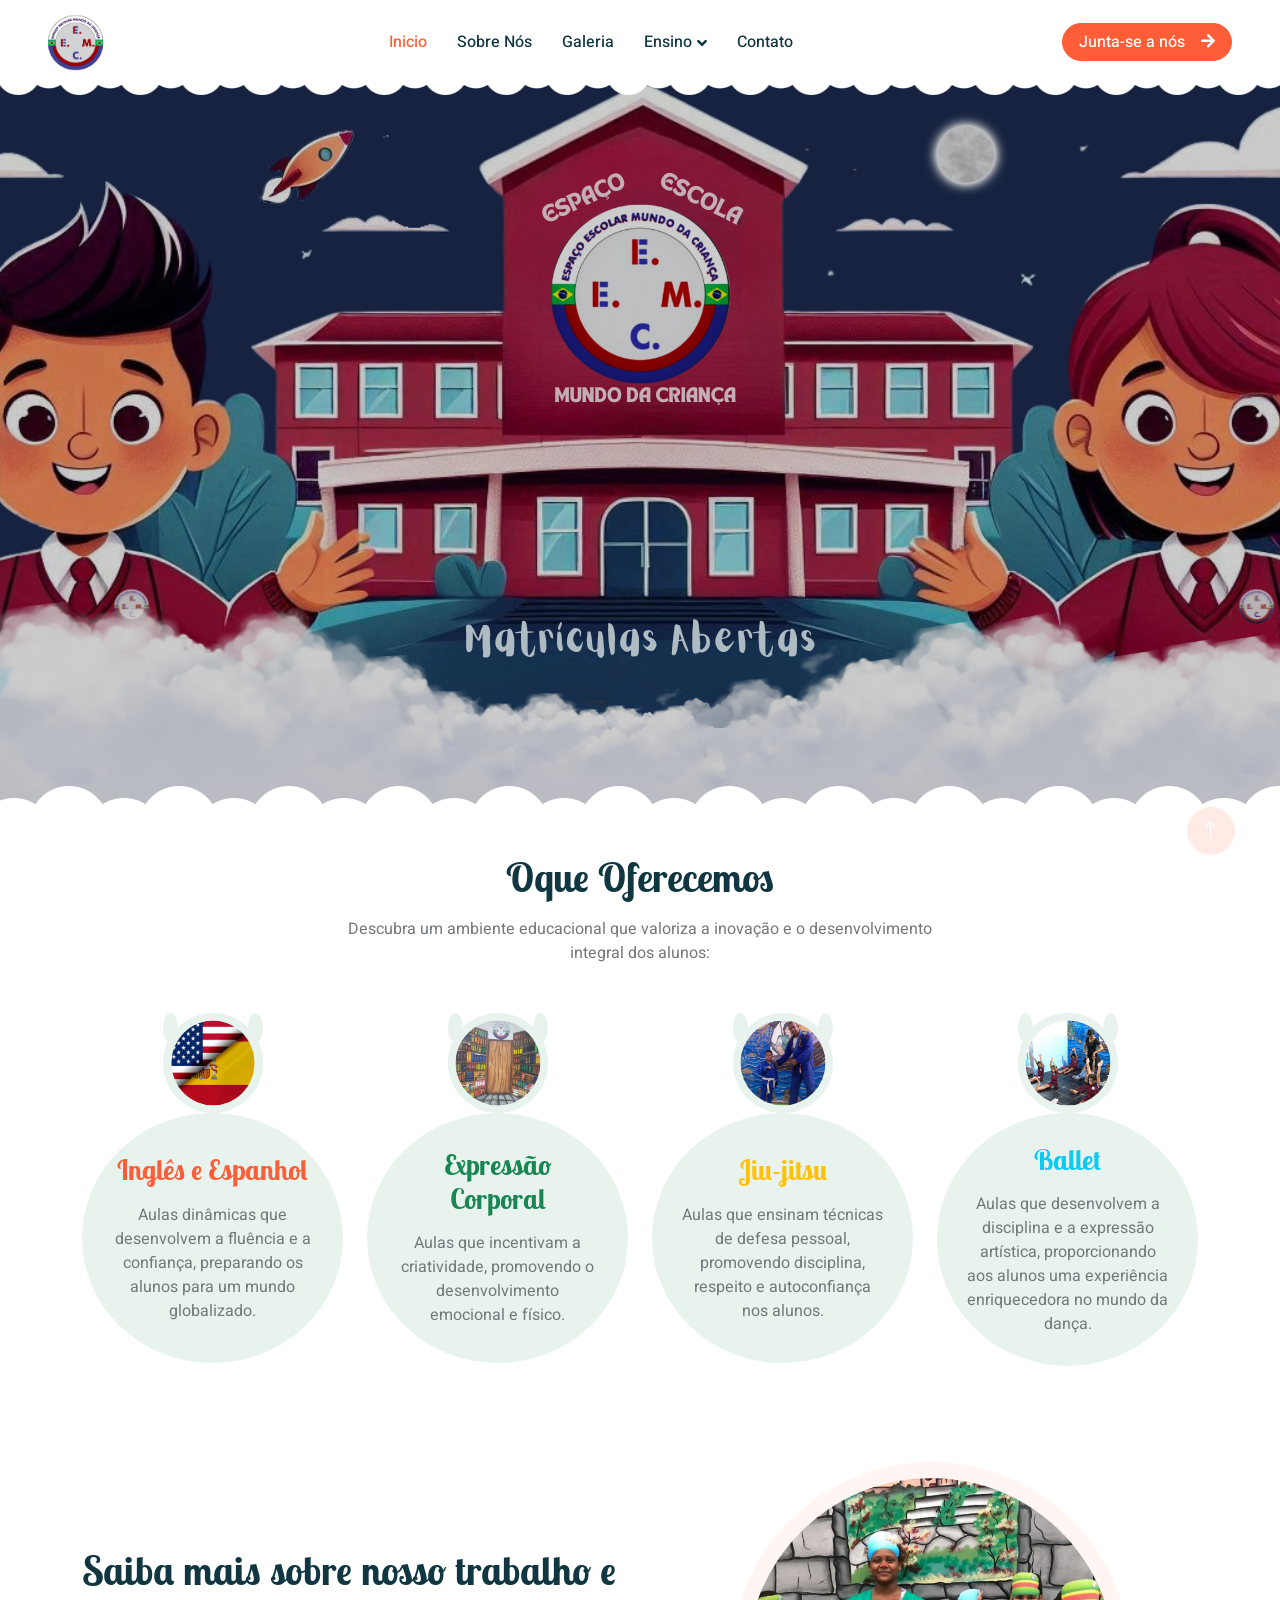
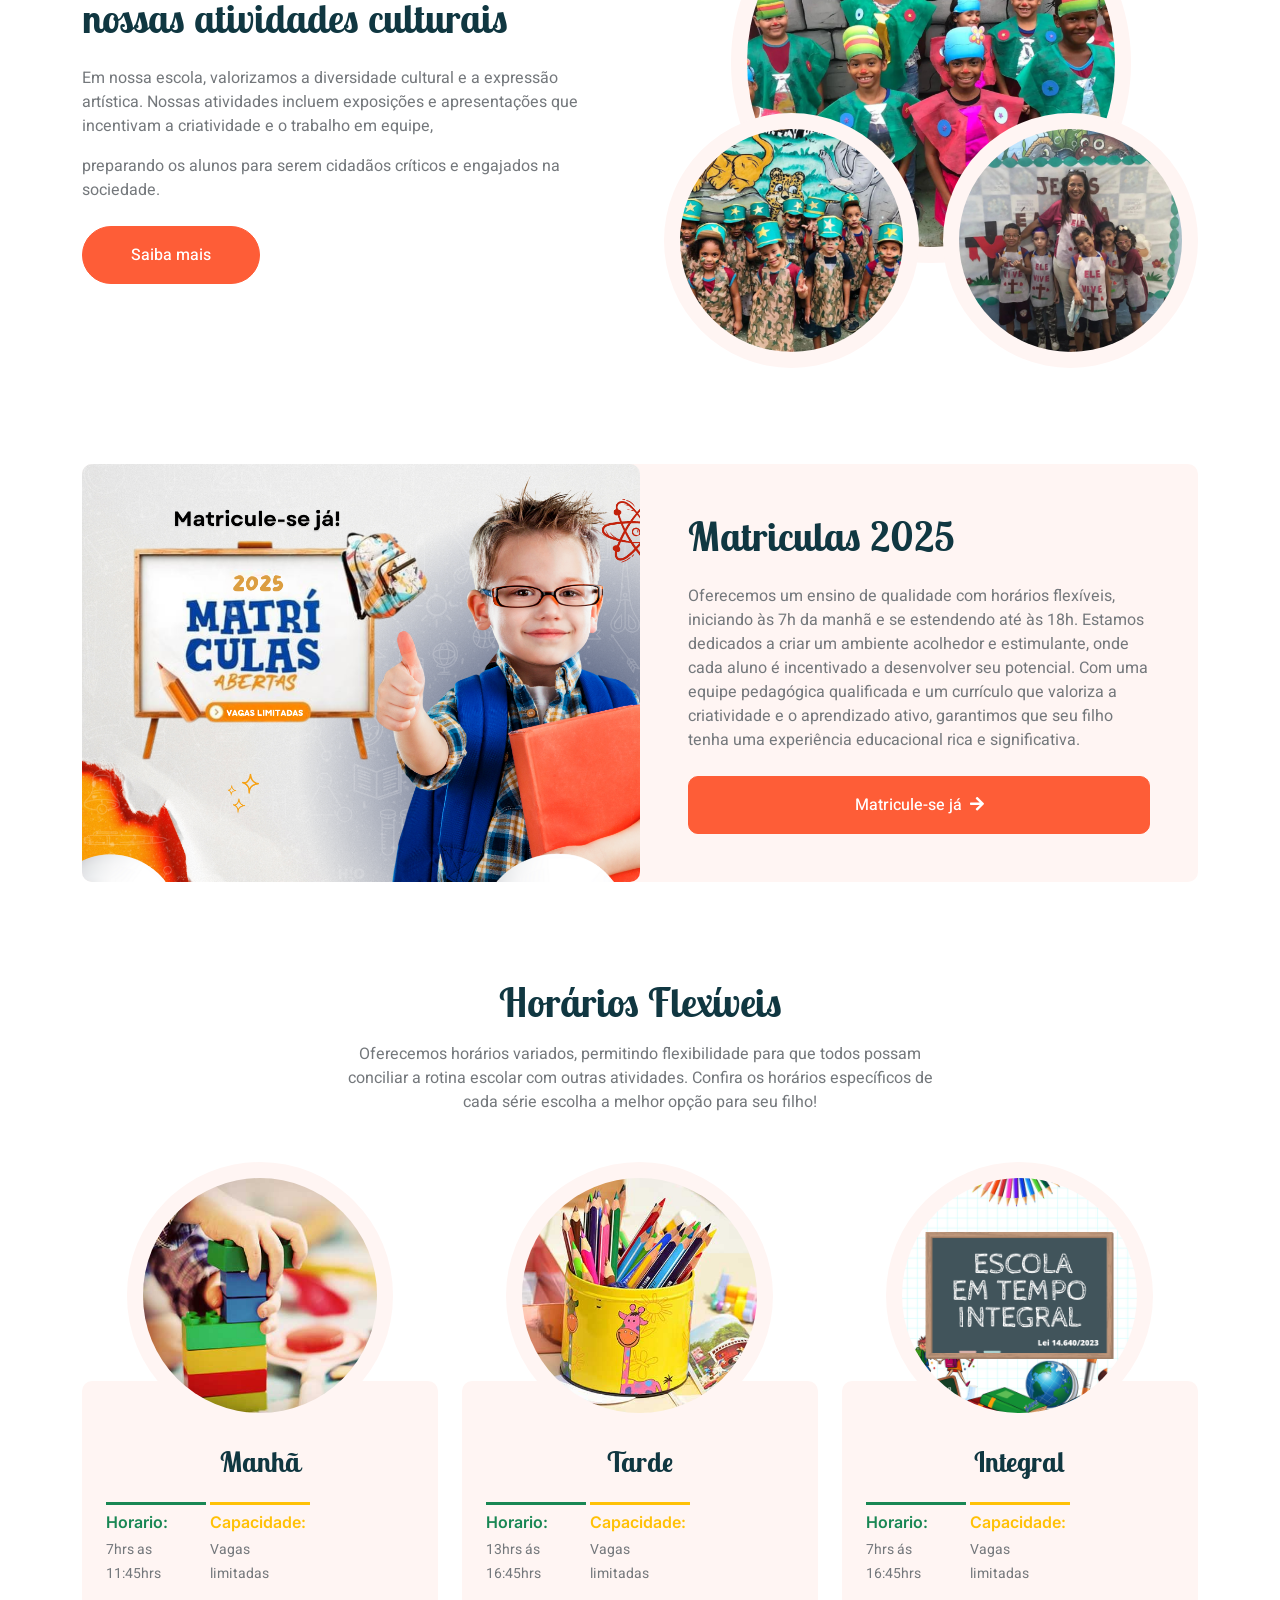
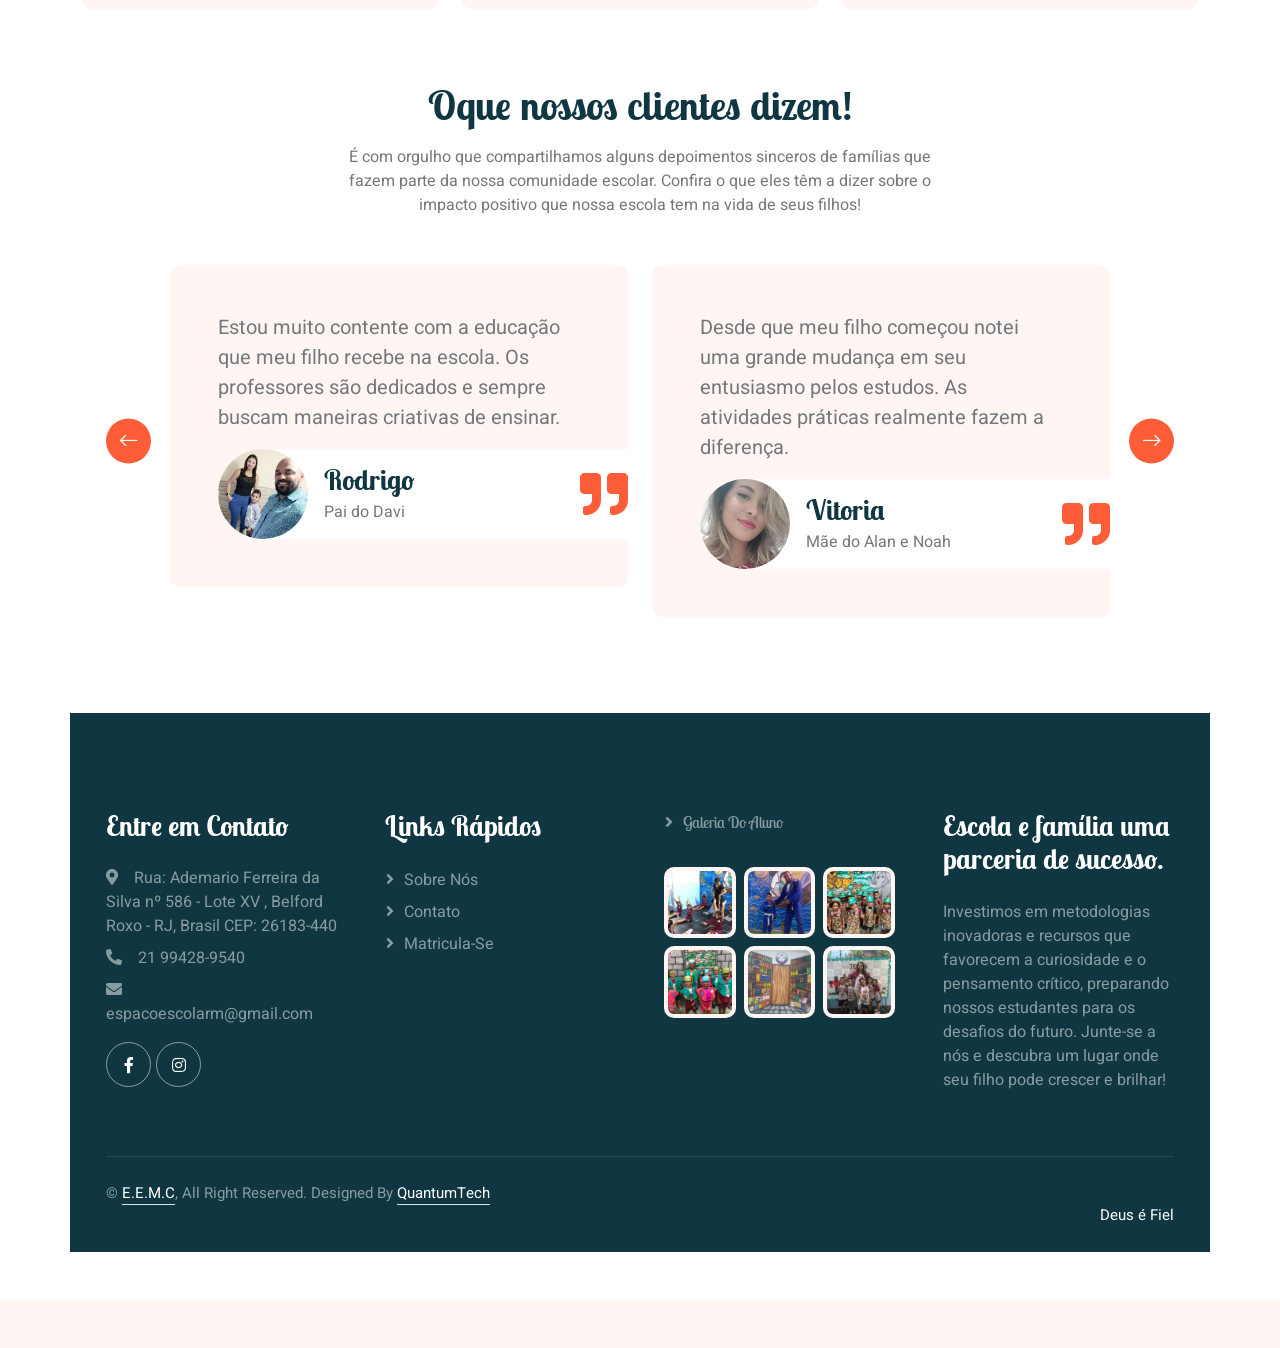
==== commit 25944ed4: "Update index.html" ====
--- a/index.html
+++ b/index.html
@@ -303,7 +303,7 @@
                         </div>
                     </div>
                     <div class="testimonial-item bg-light rounded p-5">
-                        <p class="fs-5">Desde que meu filho começou notei uma grande mudança em seu entusiasmo pelos estudos. A metodologia ativa e as atividades práticas realmente fazem a diferença.</p>
+                        <p class="fs-5">Desde que meu filho começou notei uma grande mudança em seu entusiasmo pelos estudos. As atividades práticas realmente fazem a diferença.</p>
                         <div class="d-flex align-items-center bg-white me-n5" style="border-radius: 50px 0 0 50px;">
                             <img class="img-fluid flex-shrink-0 rounded-circle" src="img/IMG_20220906_180958_457.jpg" style="width: 90px; height: 90px;">
                             <div class="ps-3">
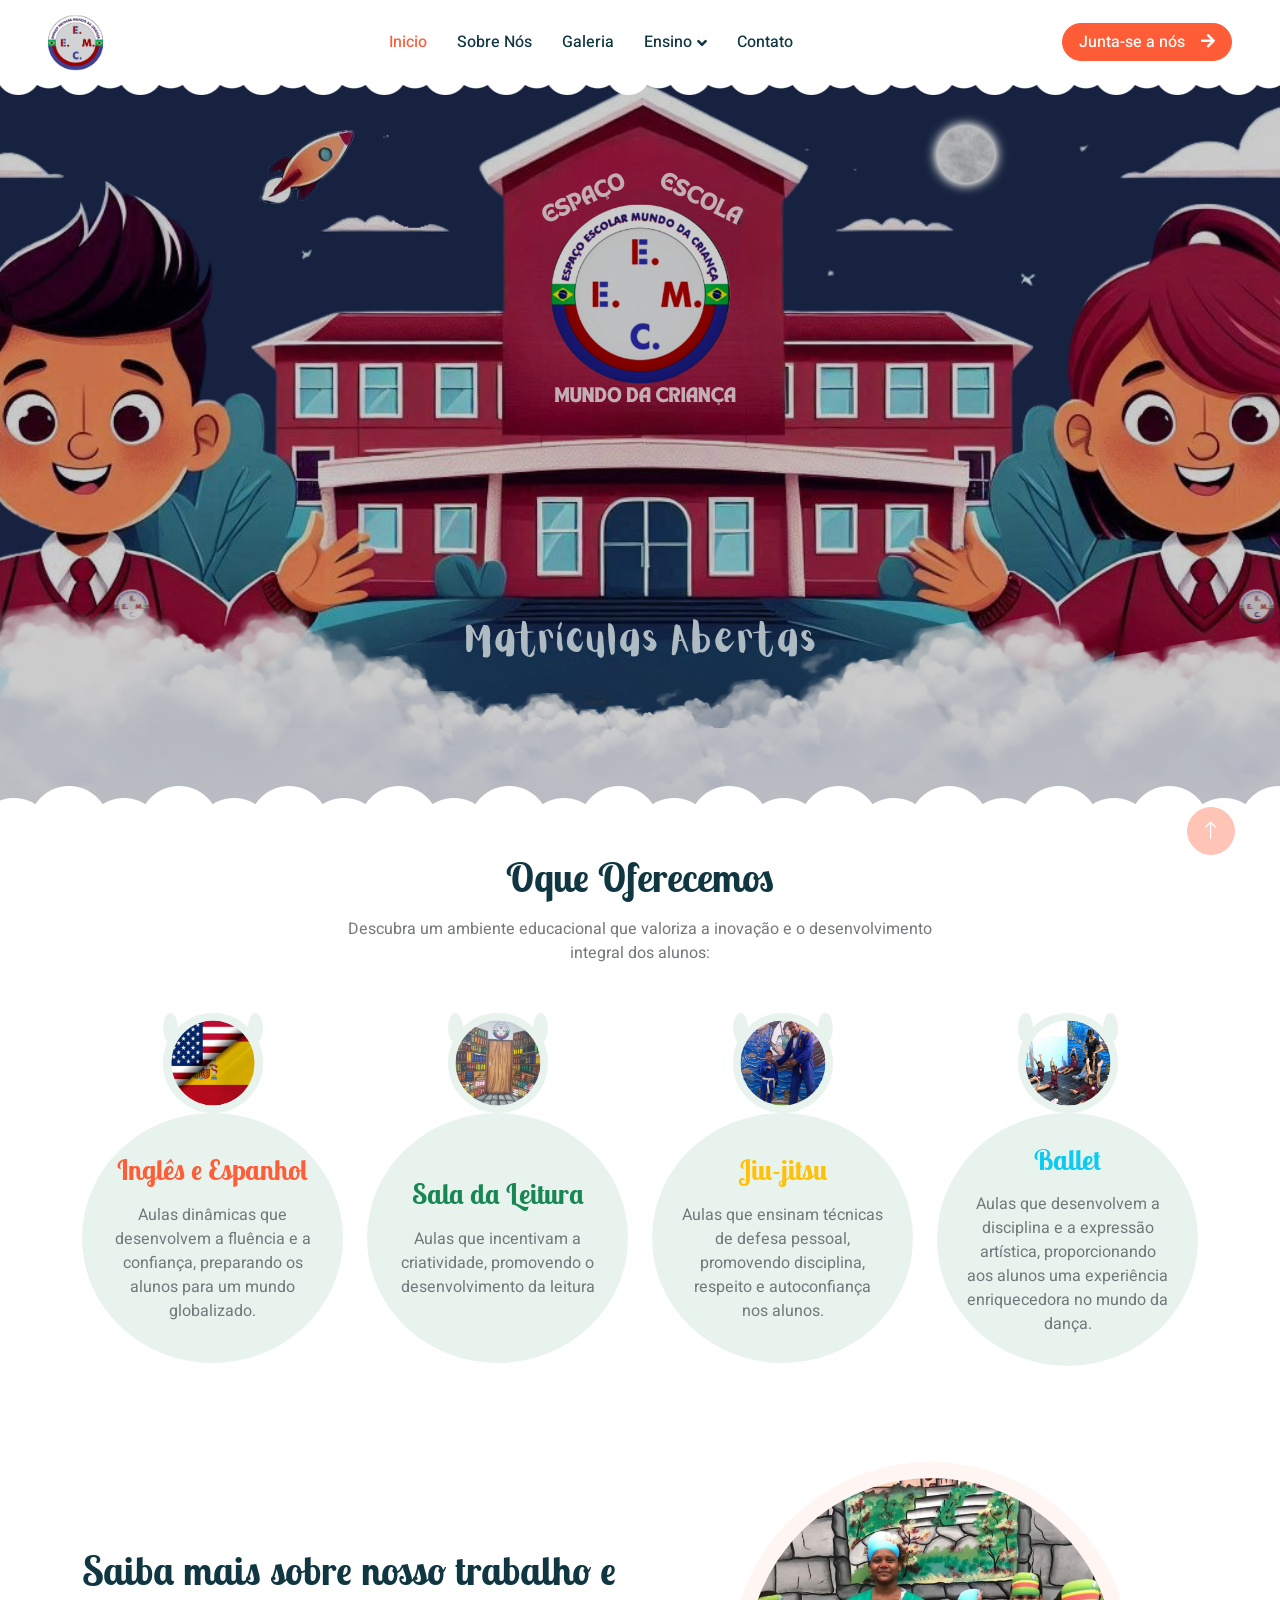
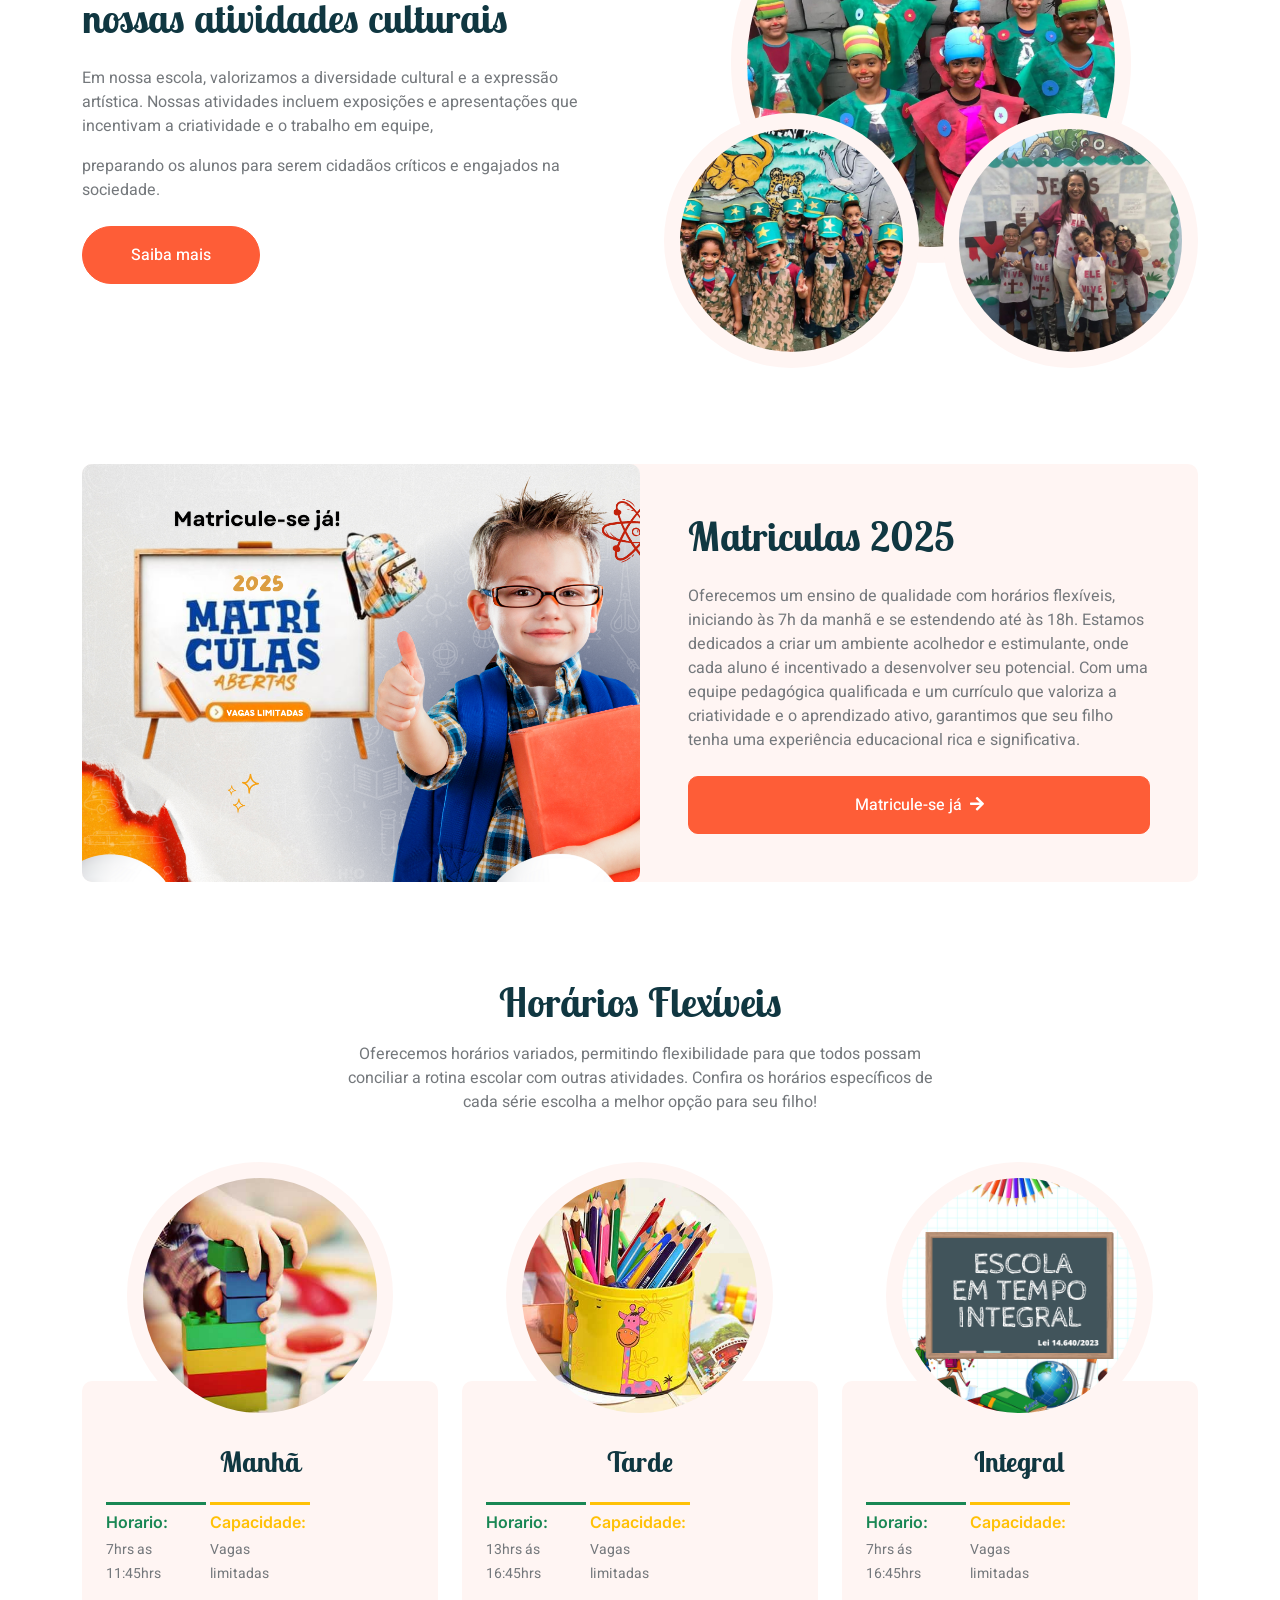
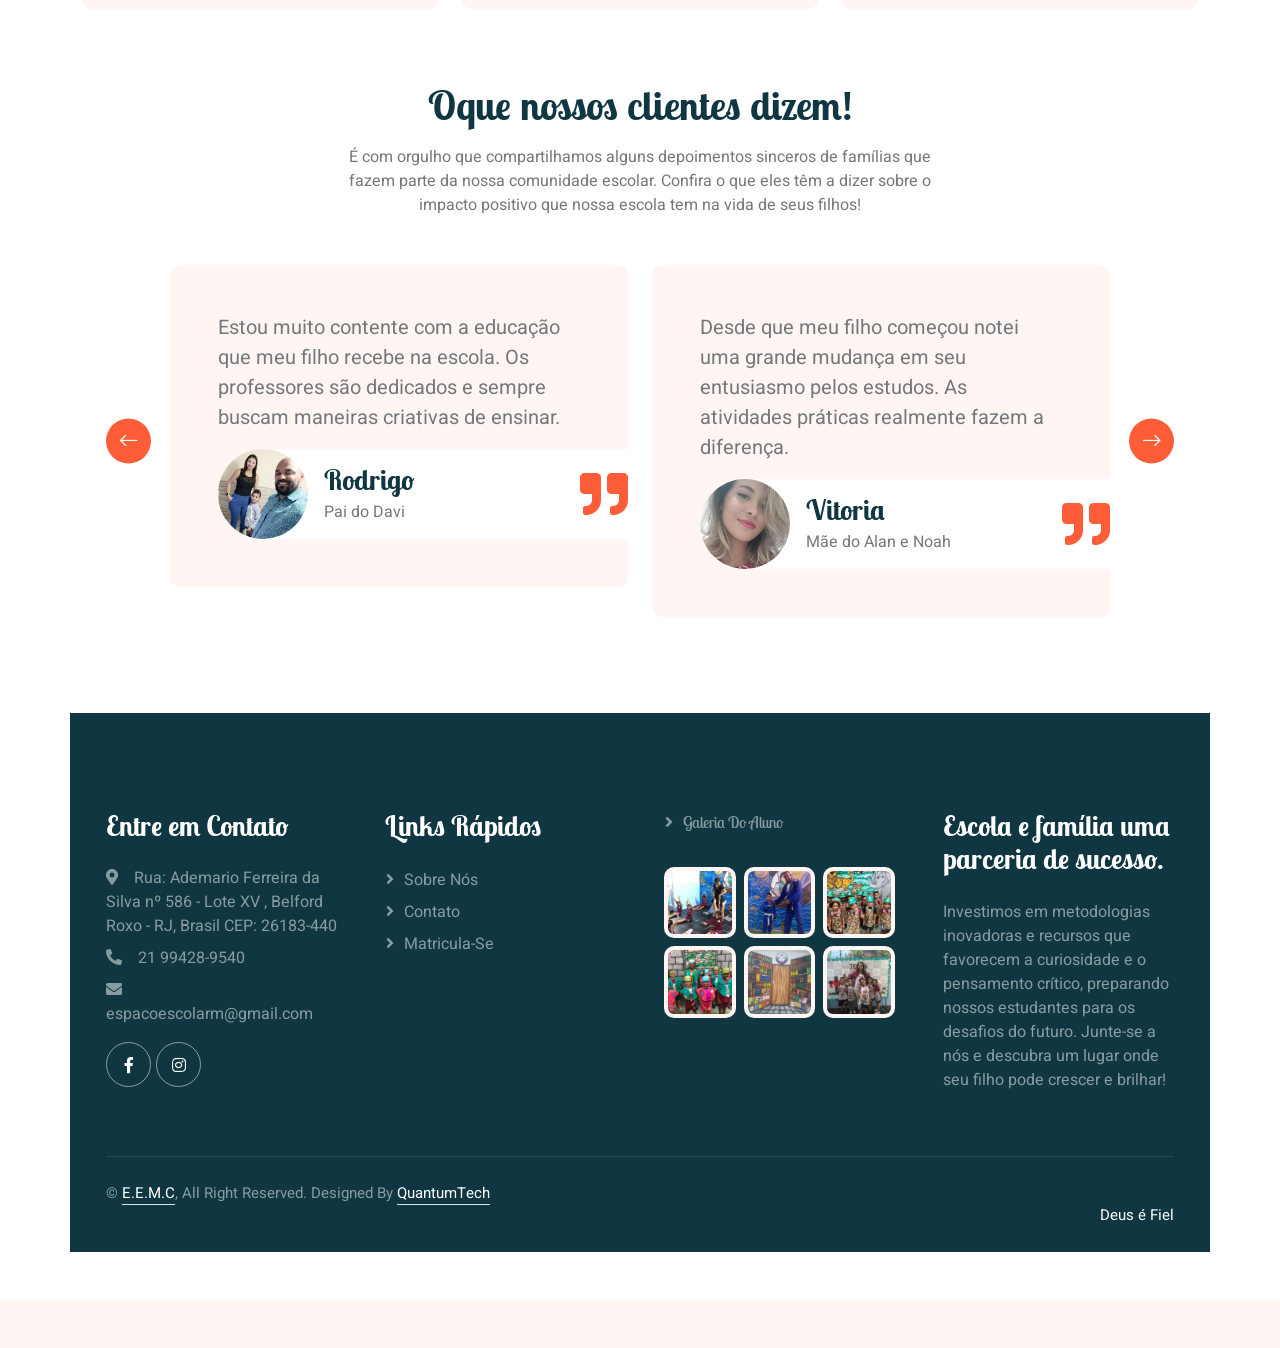
==== commit b36f6435: "Update index.html" ====
--- a/index.html
+++ b/index.html
@@ -104,8 +104,8 @@
                                 <span class="bg-success"></span>
                             </div>
                             <div class="facility-text bg-success">
-                                <h3 class="text-success mb-3">Expressão Corporal</h3>
-                                <p class="mb-0">Aulas que incentivam a criatividade, promovendo o desenvolvimento emocional e físico.</p>
+                                <h3 class="text-success mb-3">Sala da Leitura</h3>
+                                <p class="mb-0">Aulas que incentivam a criatividade, promovendo o desenvolvimento da leitura</p>
                             </div>
                         </div>
                     </div>
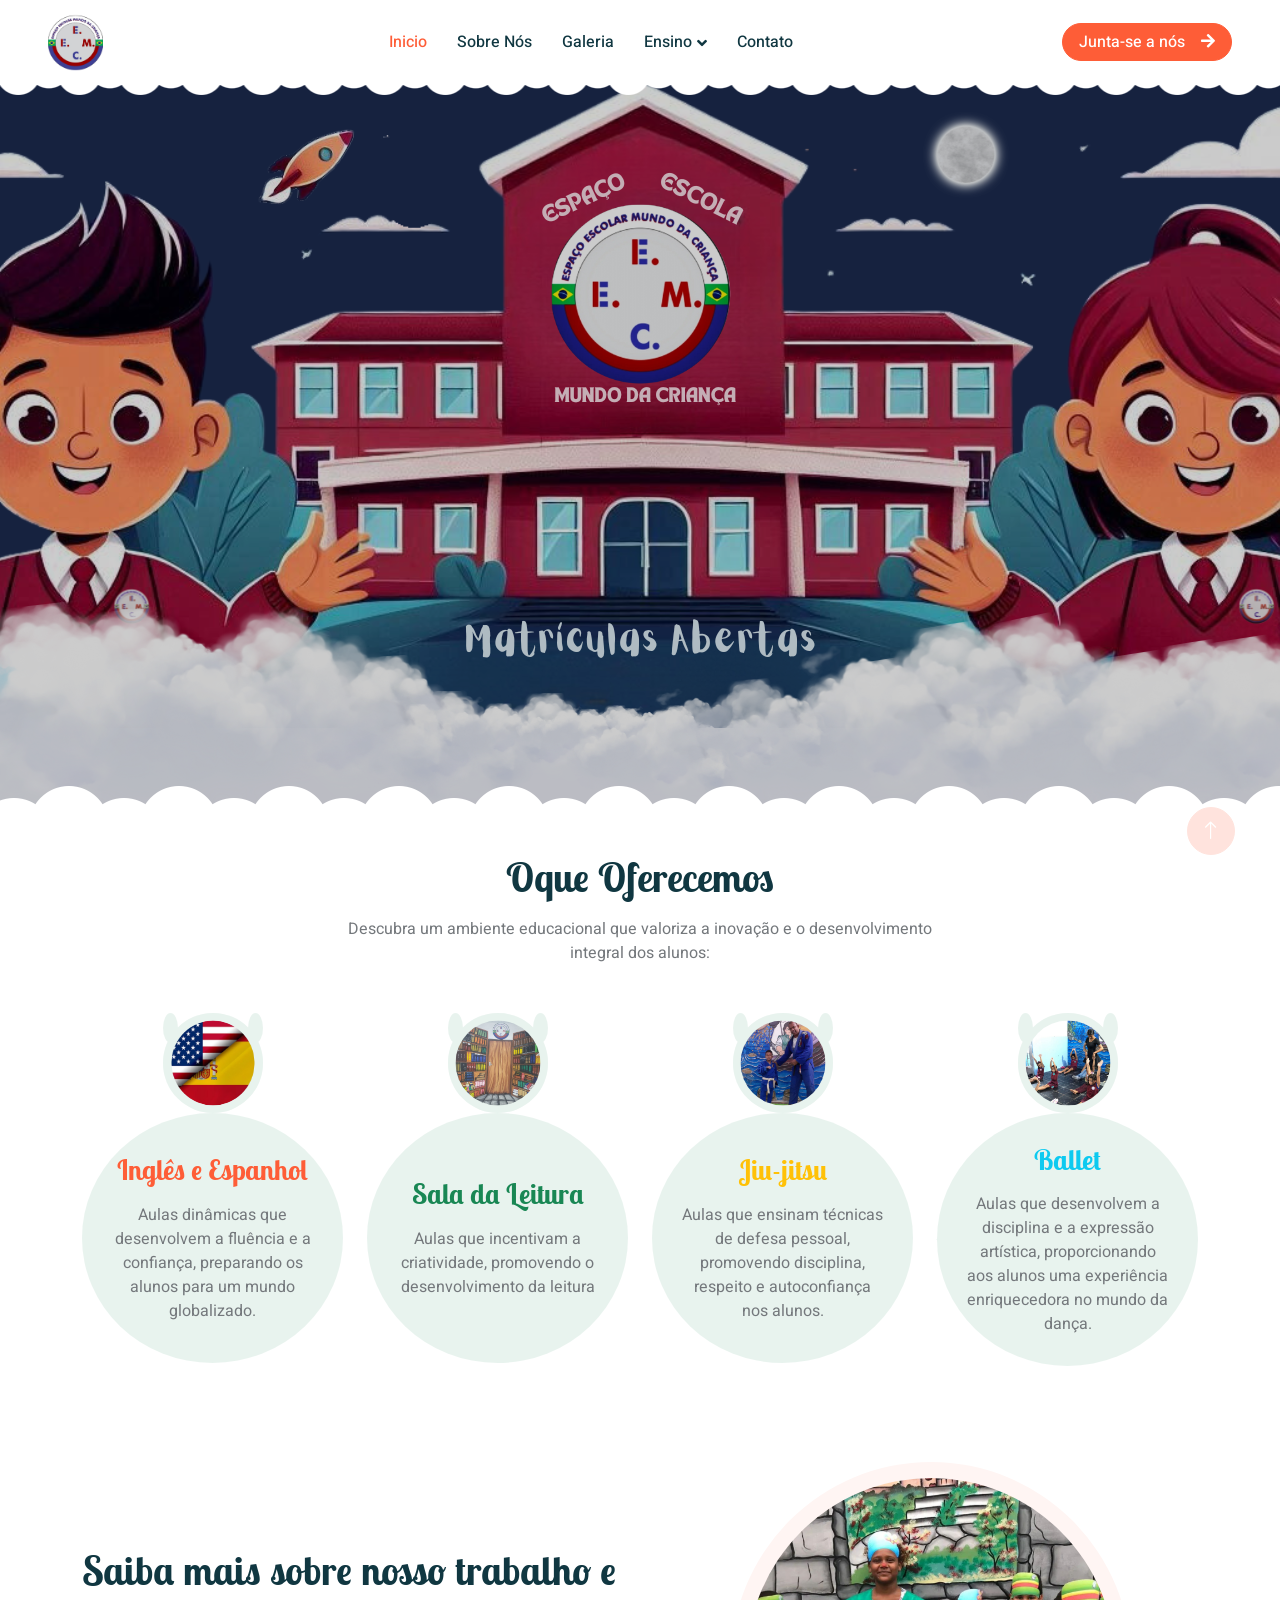
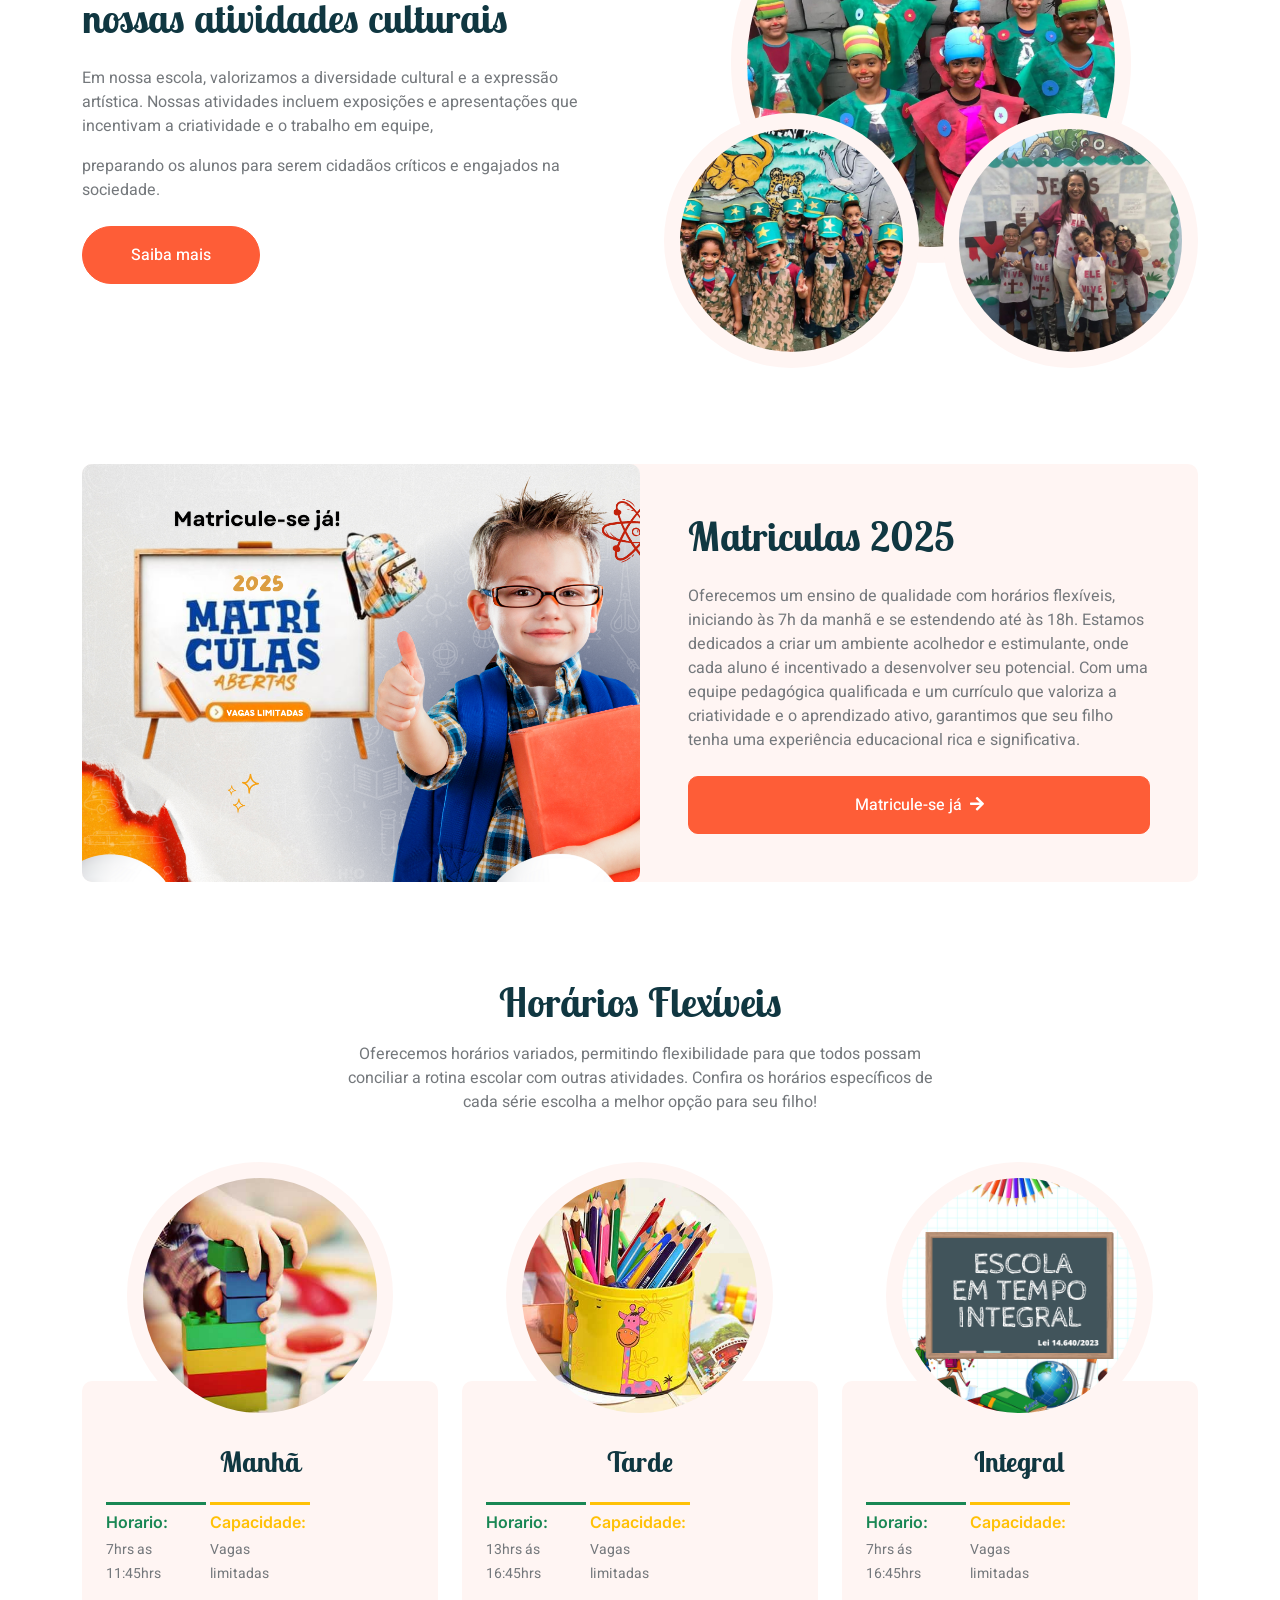
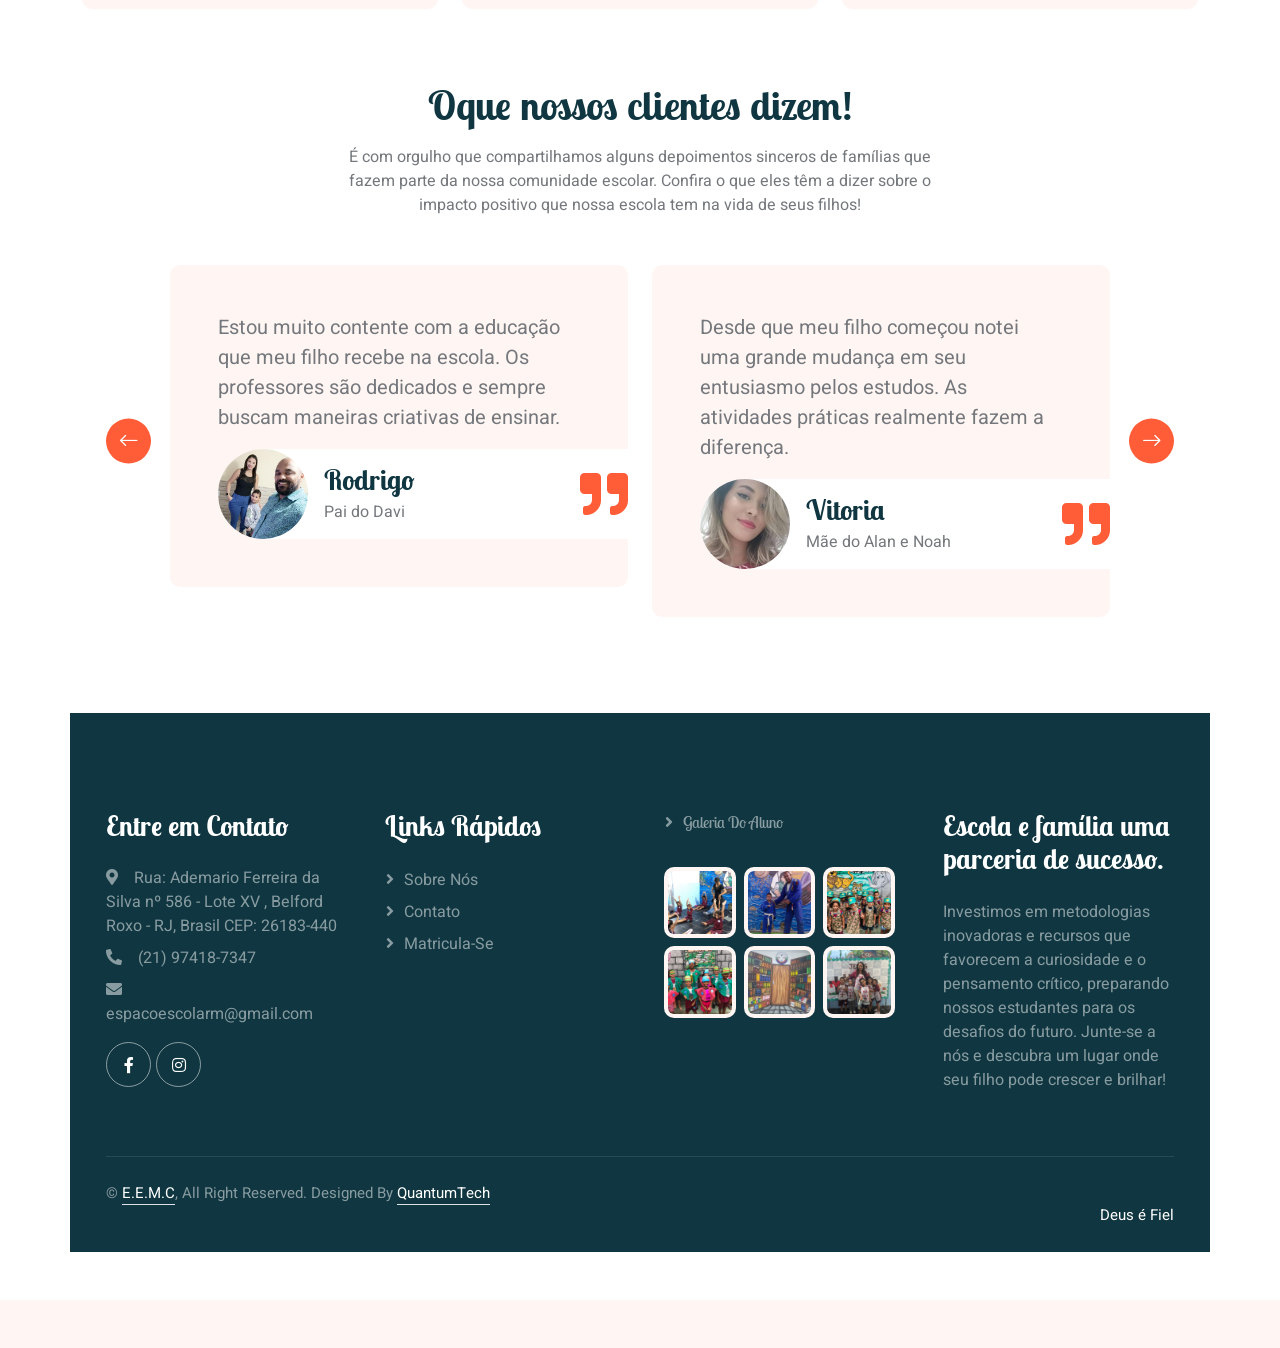
==== commit d8c4c451: "Update index.html" ====
--- a/index.html
+++ b/index.html
@@ -337,7 +337,7 @@
                     <div class="col-lg-3 col-md-6">
                         <h3 class="text-white mb-4">Entre em Contato</h3>
                         <p class="mb-2"><i class="fa fa-map-marker-alt me-3"></i>Rua: Ademario Ferreira da Silva nº 586 - Lote XV , Belford Roxo - RJ, Brasil CEP: 26183-440 </p>
-                        <p class="mb-2"><i class="fa fa-phone-alt me-3"></i>21 99428-9540</p>
+                        <p class="mb-2"><i class="fa fa-phone-alt me-3"></i>(21) 97418-7347</p>
                         <p class="mb-2"><i class="fa fa-envelope me-3"></i>espacoescolarm@gmail.com</p>
                         <div class="d-flex pt-2">
                             <a class="btn btn-outline-light btn-social" href="https://www.facebook.com/p/Espa%C3%A7o-Escolar-Mundo-Da-Crian%C3%A7a-100066816966329/?_rdr" target="_blank"><i class="fab fa-facebook-f"></i></a>
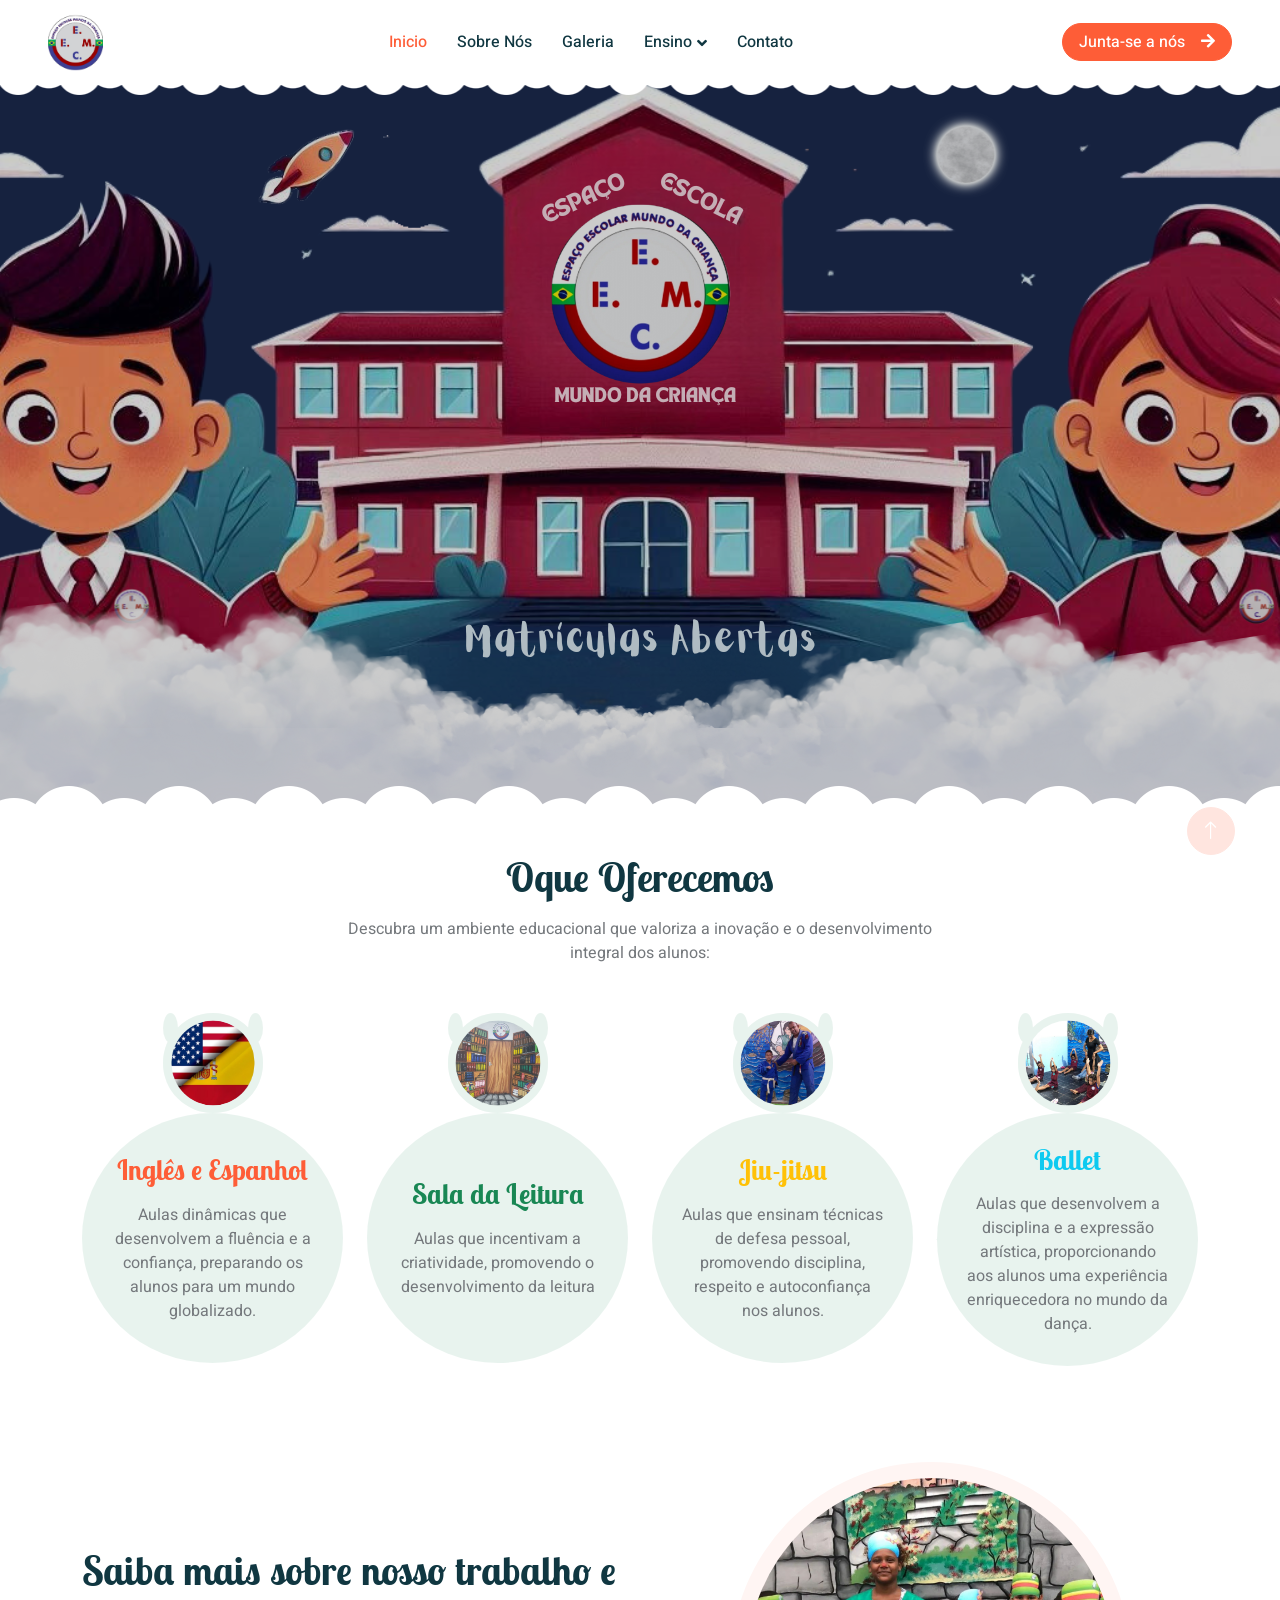
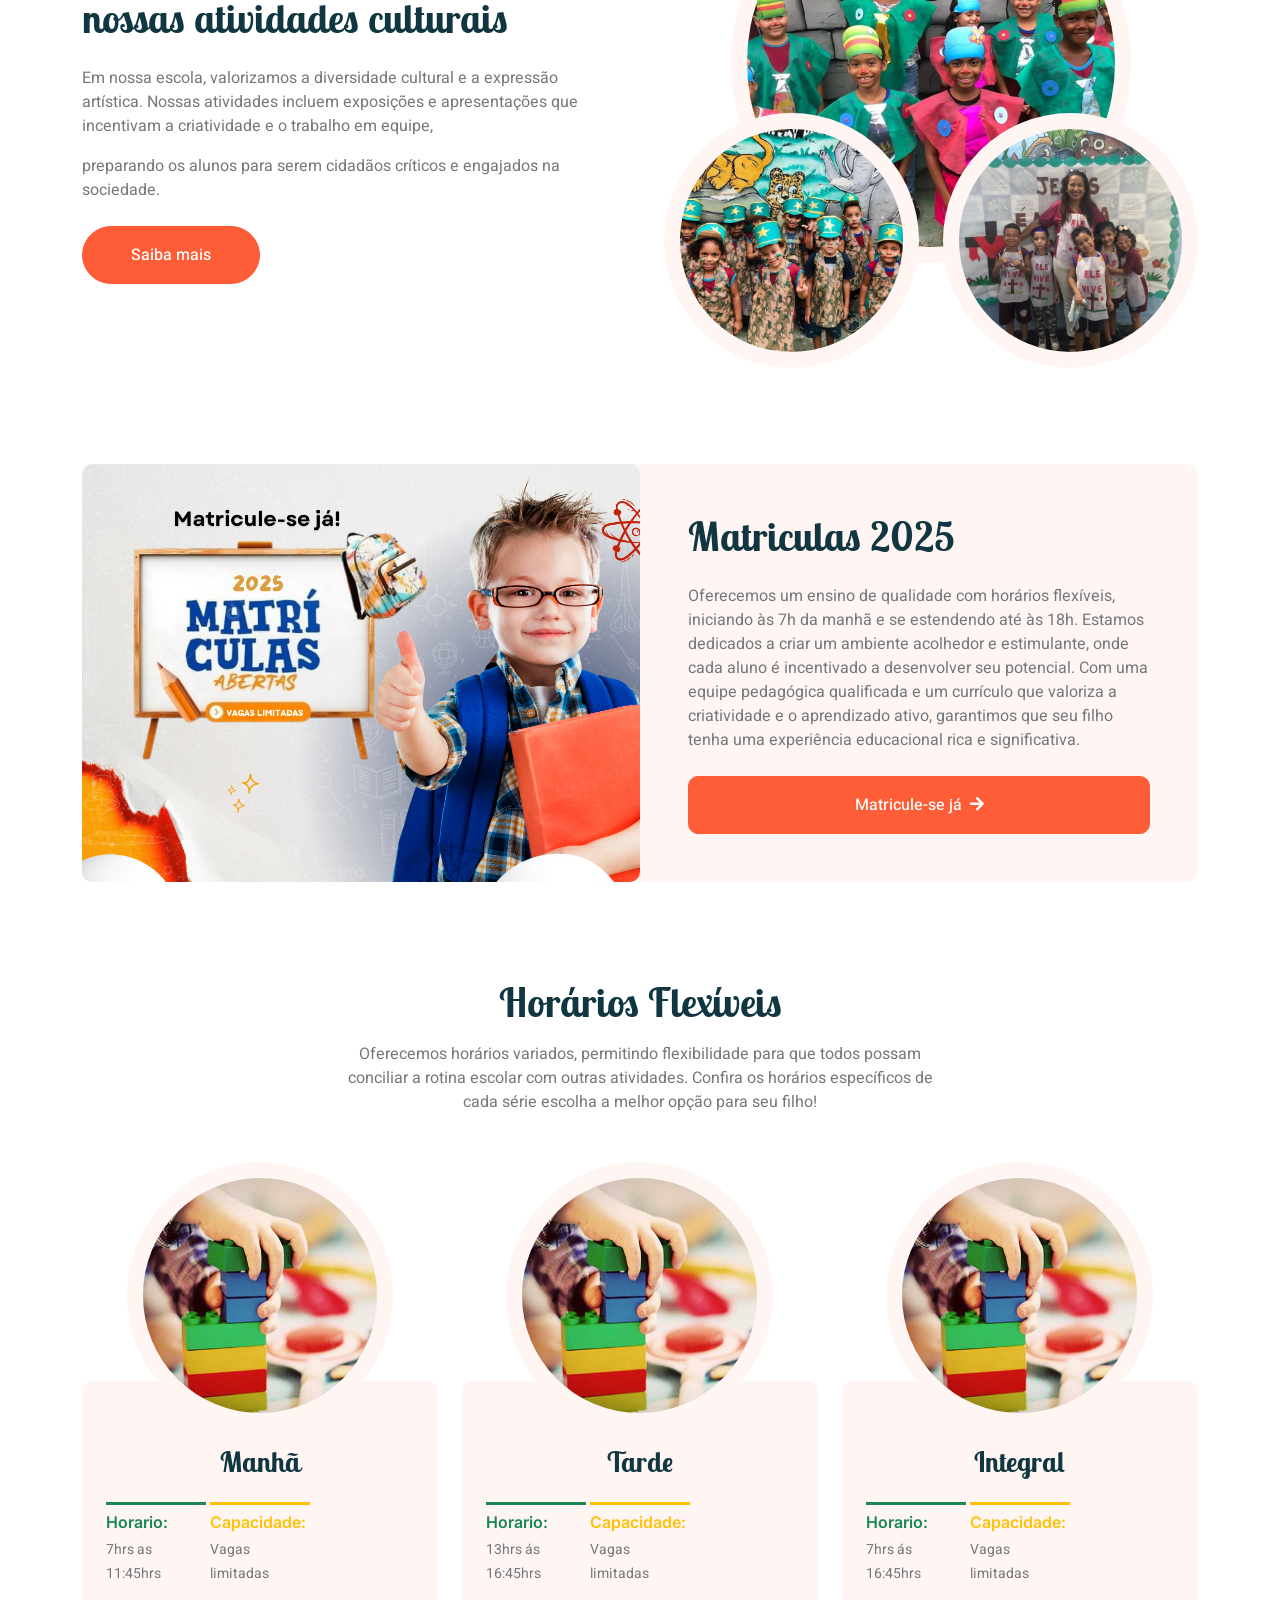
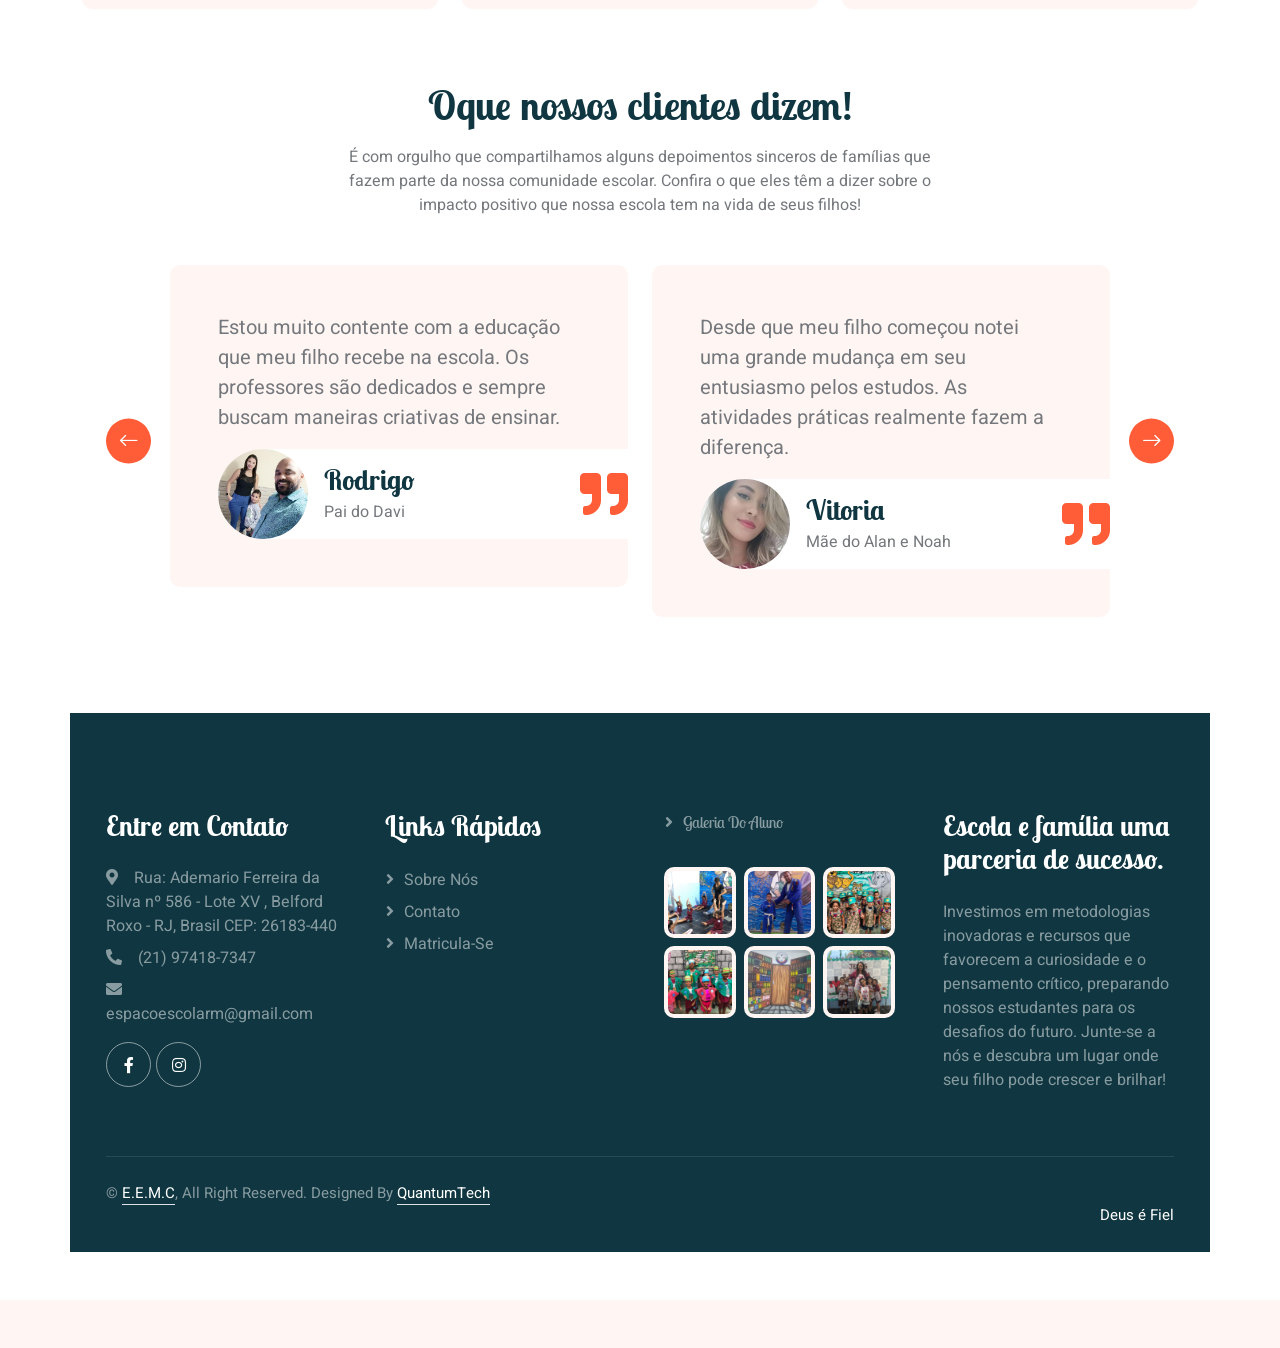
==== commit 4a3db75a: "Update index.html" ====
--- a/index.html
+++ b/index.html
@@ -232,10 +232,10 @@
                             </div>
                         </div>
                     </div>
-                    <div class="col-lg-4 col-md-6 wow fadeInUp" data-wow-delay="0.3s">
+                    <div class="col-lg-4 col-md-6 wow fadeInUp" data-wow-delay="0.1s">
                         <div class="classes-item">
                             <div class="bg-light rounded-circle w-75 mx-auto p-3">
-                                <img class="img-fluid rounded-circle" src="img/classes-1.jpg" alt="">
+                                <img class="img-fluid rounded-circle" src="img/classes-2.jpg" alt="">
                             </div>
                             <div class="bg-light rounded p-4 pt-5 mt-n5">
                                 <a class="d-block text-center h3 mt-3 mb-4" href="">Tarde</a>
@@ -257,10 +257,10 @@
                             </div>
                         </div>
                     </div>
-                    <div class="col-lg-4 col-md-6 wow fadeInUp" data-wow-delay="0.5s">
+                   <div class="col-lg-4 col-md-6 wow fadeInUp" data-wow-delay="0.1s">
                         <div class="classes-item">
                             <div class="bg-light rounded-circle w-75 mx-auto p-3">
-                                <img class="img-fluid rounded-circle" src="img/Escola-em-tempo-integral.png" alt="">
+                                <img class="img-fluid rounded-circle" src="img/classes-2.jpg" alt="">
                             </div>
                             <div class="bg-light rounded p-4 pt-5 mt-n5">
                                 <a class="d-block text-center h3 mt-3 mb-4" href="">Integral</a>
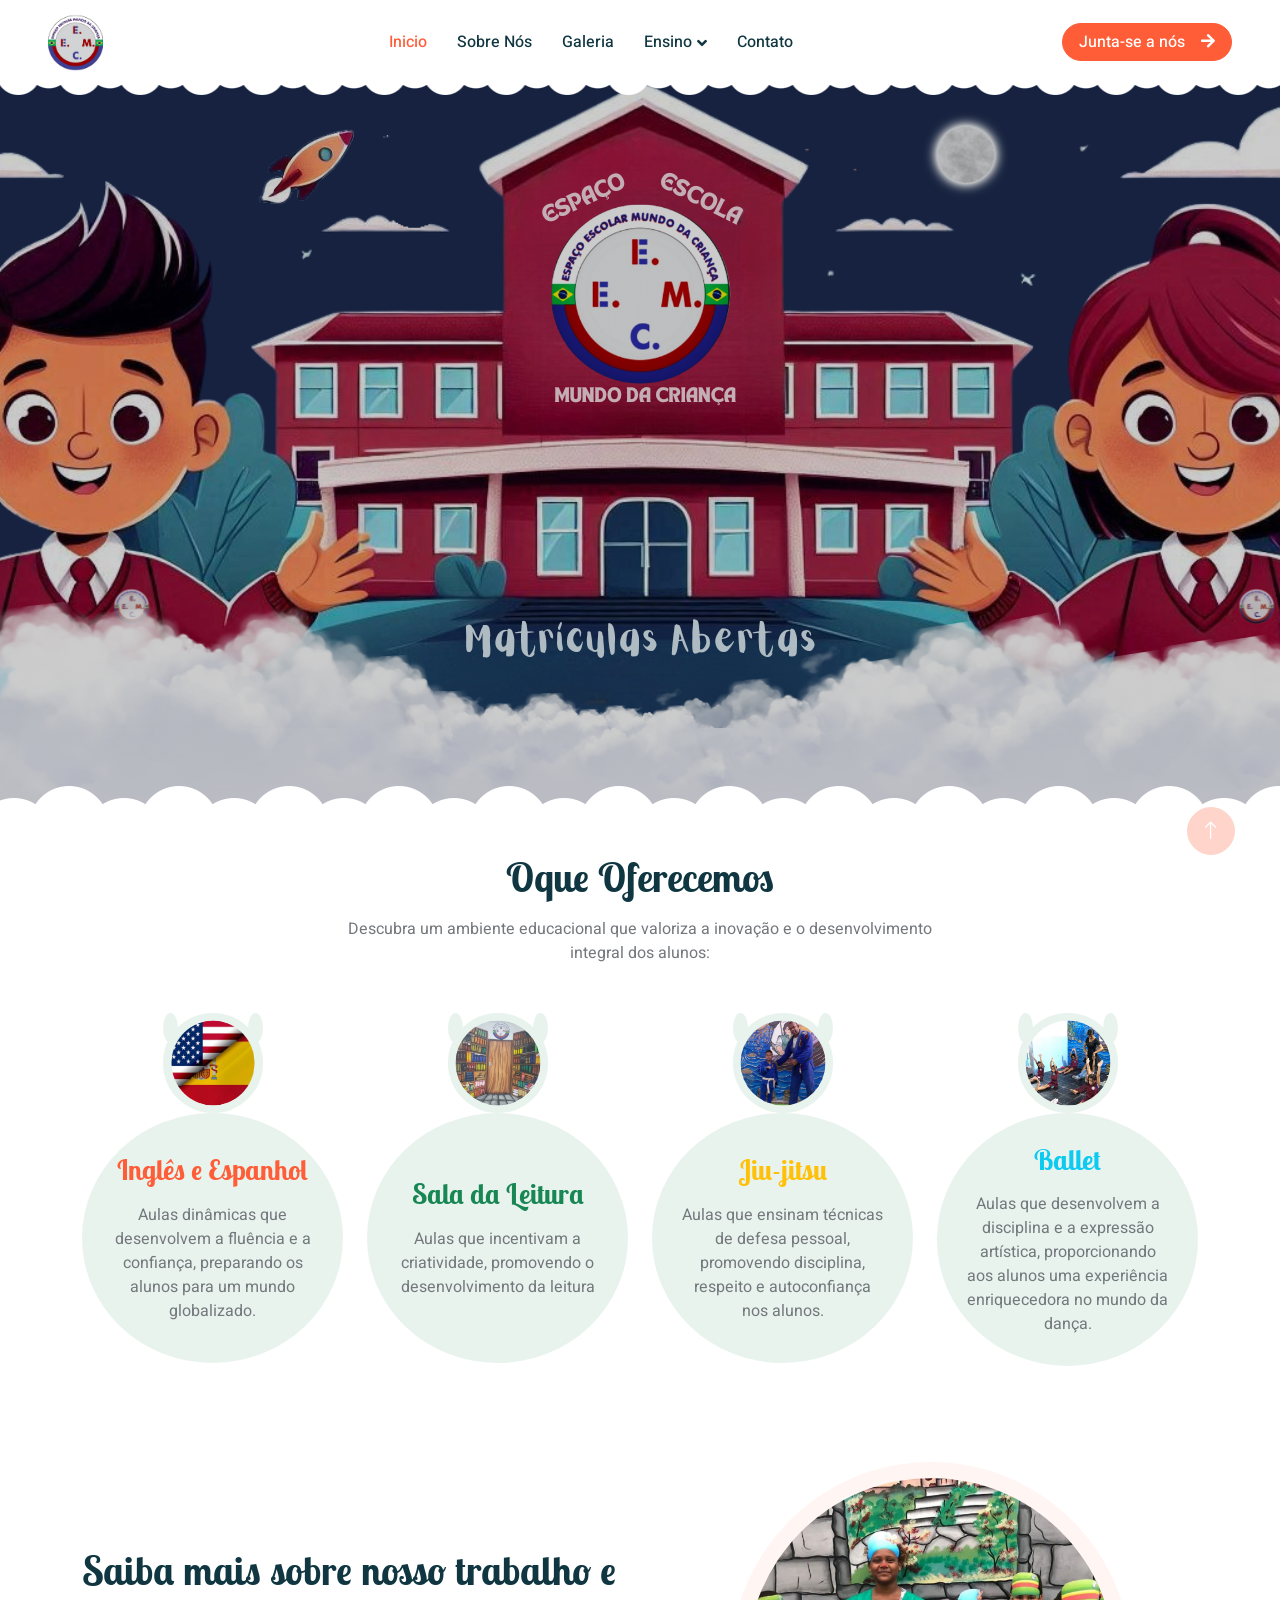
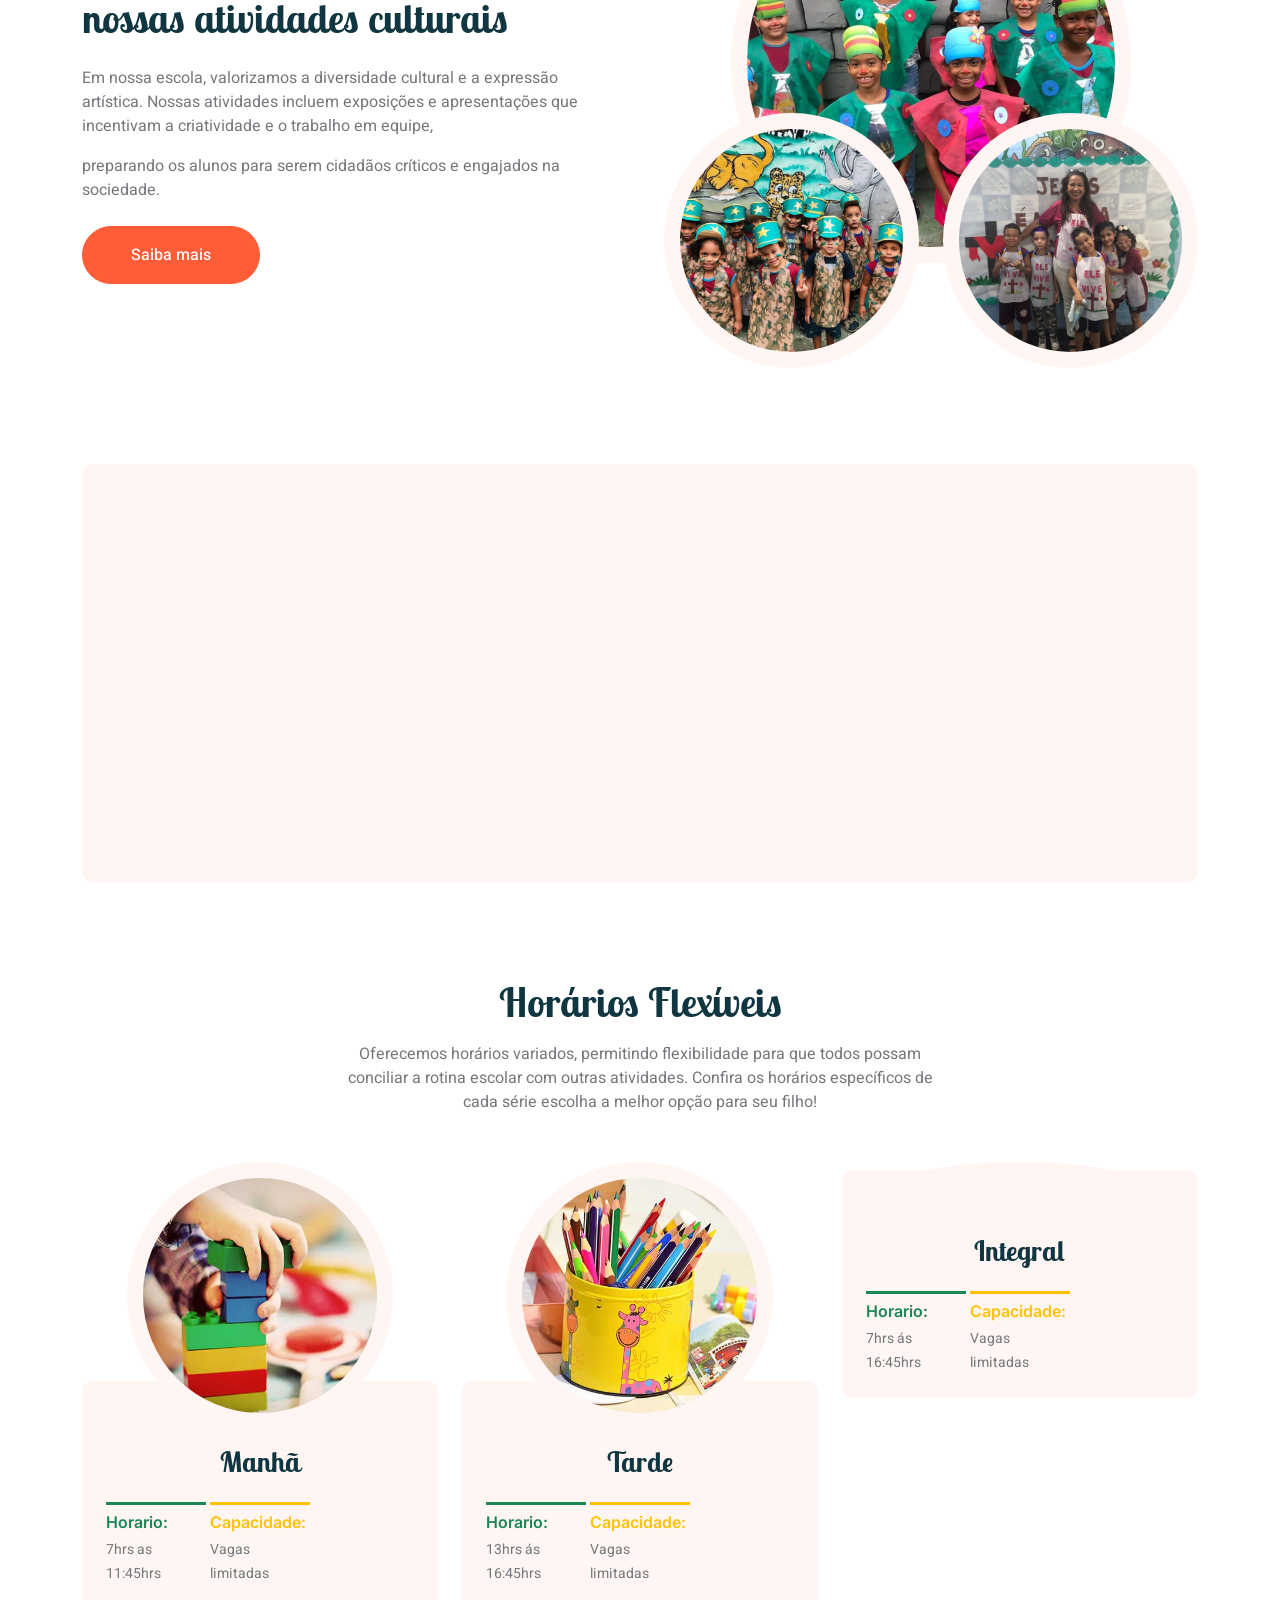
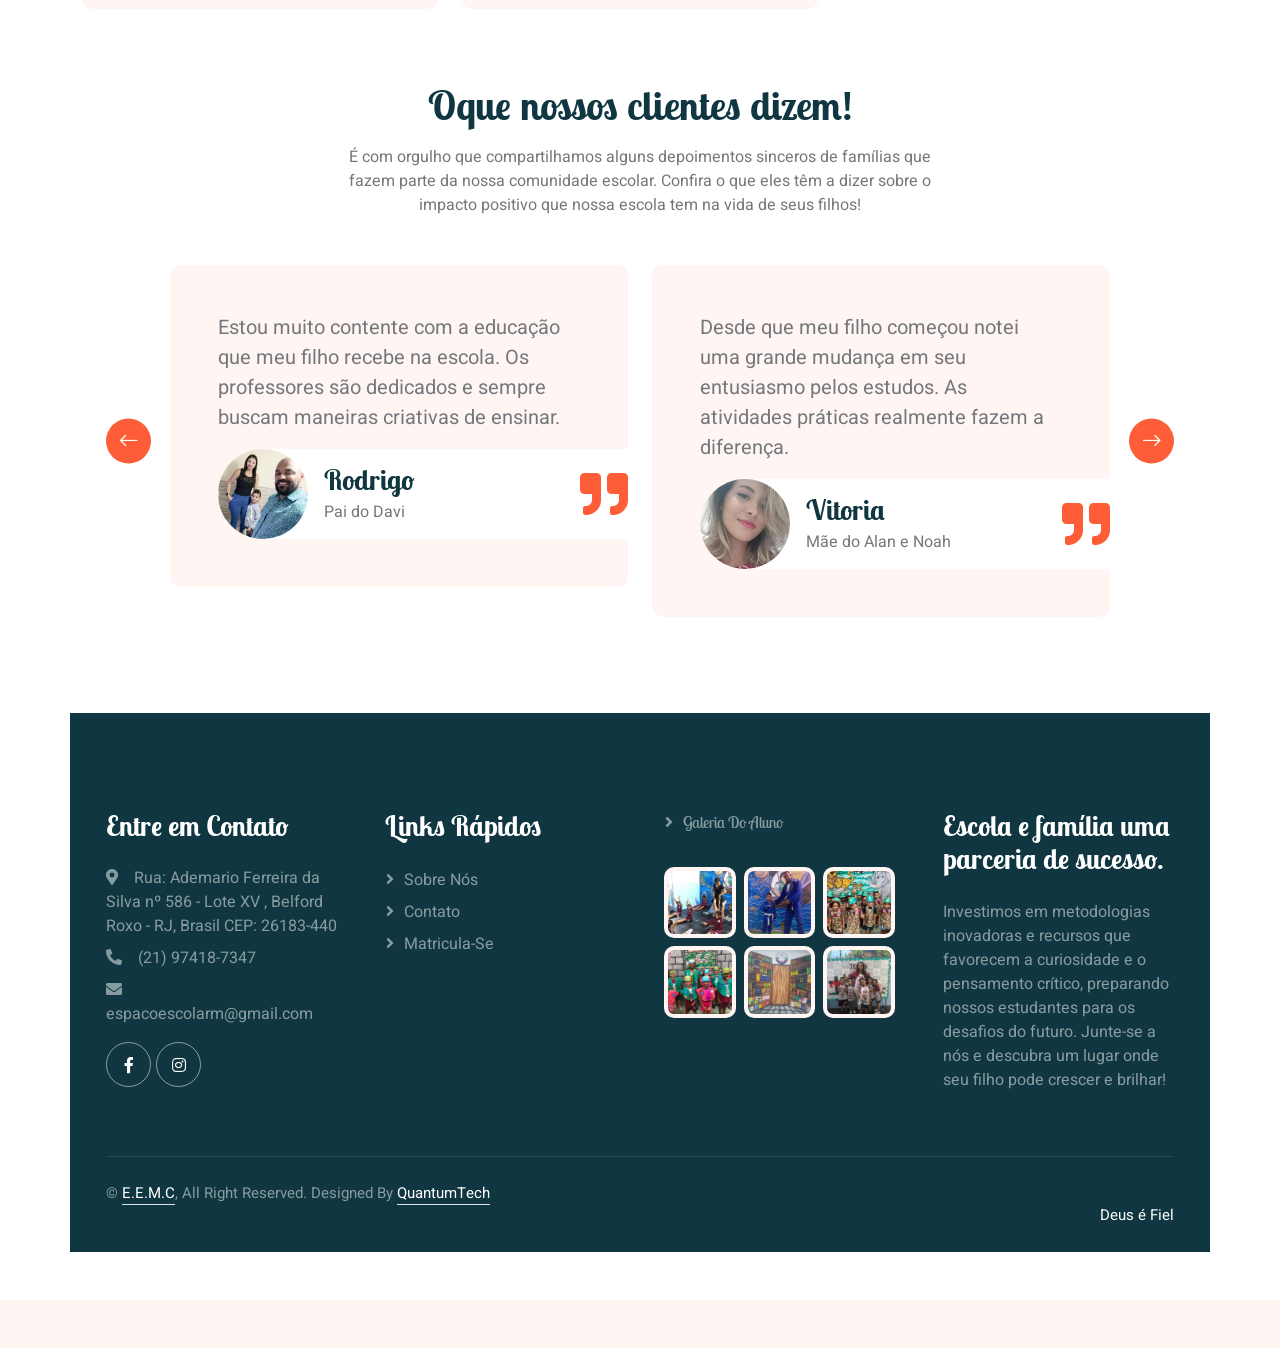
==== commit 02e9e423: "Update index.html" ====
--- a/index.html
+++ b/index.html
@@ -235,7 +235,7 @@
                     <div class="col-lg-4 col-md-6 wow fadeInUp" data-wow-delay="0.1s">
                         <div class="classes-item">
                             <div class="bg-light rounded-circle w-75 mx-auto p-3">
-                                <img class="img-fluid rounded-circle" src="img/classes-2.jpg" alt="">
+                                <img class="img-fluid rounded-circle" src="img/classes-1.jpg" alt="">
                             </div>
                             <div class="bg-light rounded p-4 pt-5 mt-n5">
                                 <a class="d-block text-center h3 mt-3 mb-4" href="">Tarde</a>
@@ -260,7 +260,7 @@
                    <div class="col-lg-4 col-md-6 wow fadeInUp" data-wow-delay="0.1s">
                         <div class="classes-item">
                             <div class="bg-light rounded-circle w-75 mx-auto p-3">
-                                <img class="img-fluid rounded-circle" src="img/classes-2.jpg" alt="">
+                                <img class="img-fluid rounded-circle" src="*/img/Escola-em-tempo-integral.png" alt="">
                             </div>
                             <div class="bg-light rounded p-4 pt-5 mt-n5">
                                 <a class="d-block text-center h3 mt-3 mb-4" href="">Integral</a>
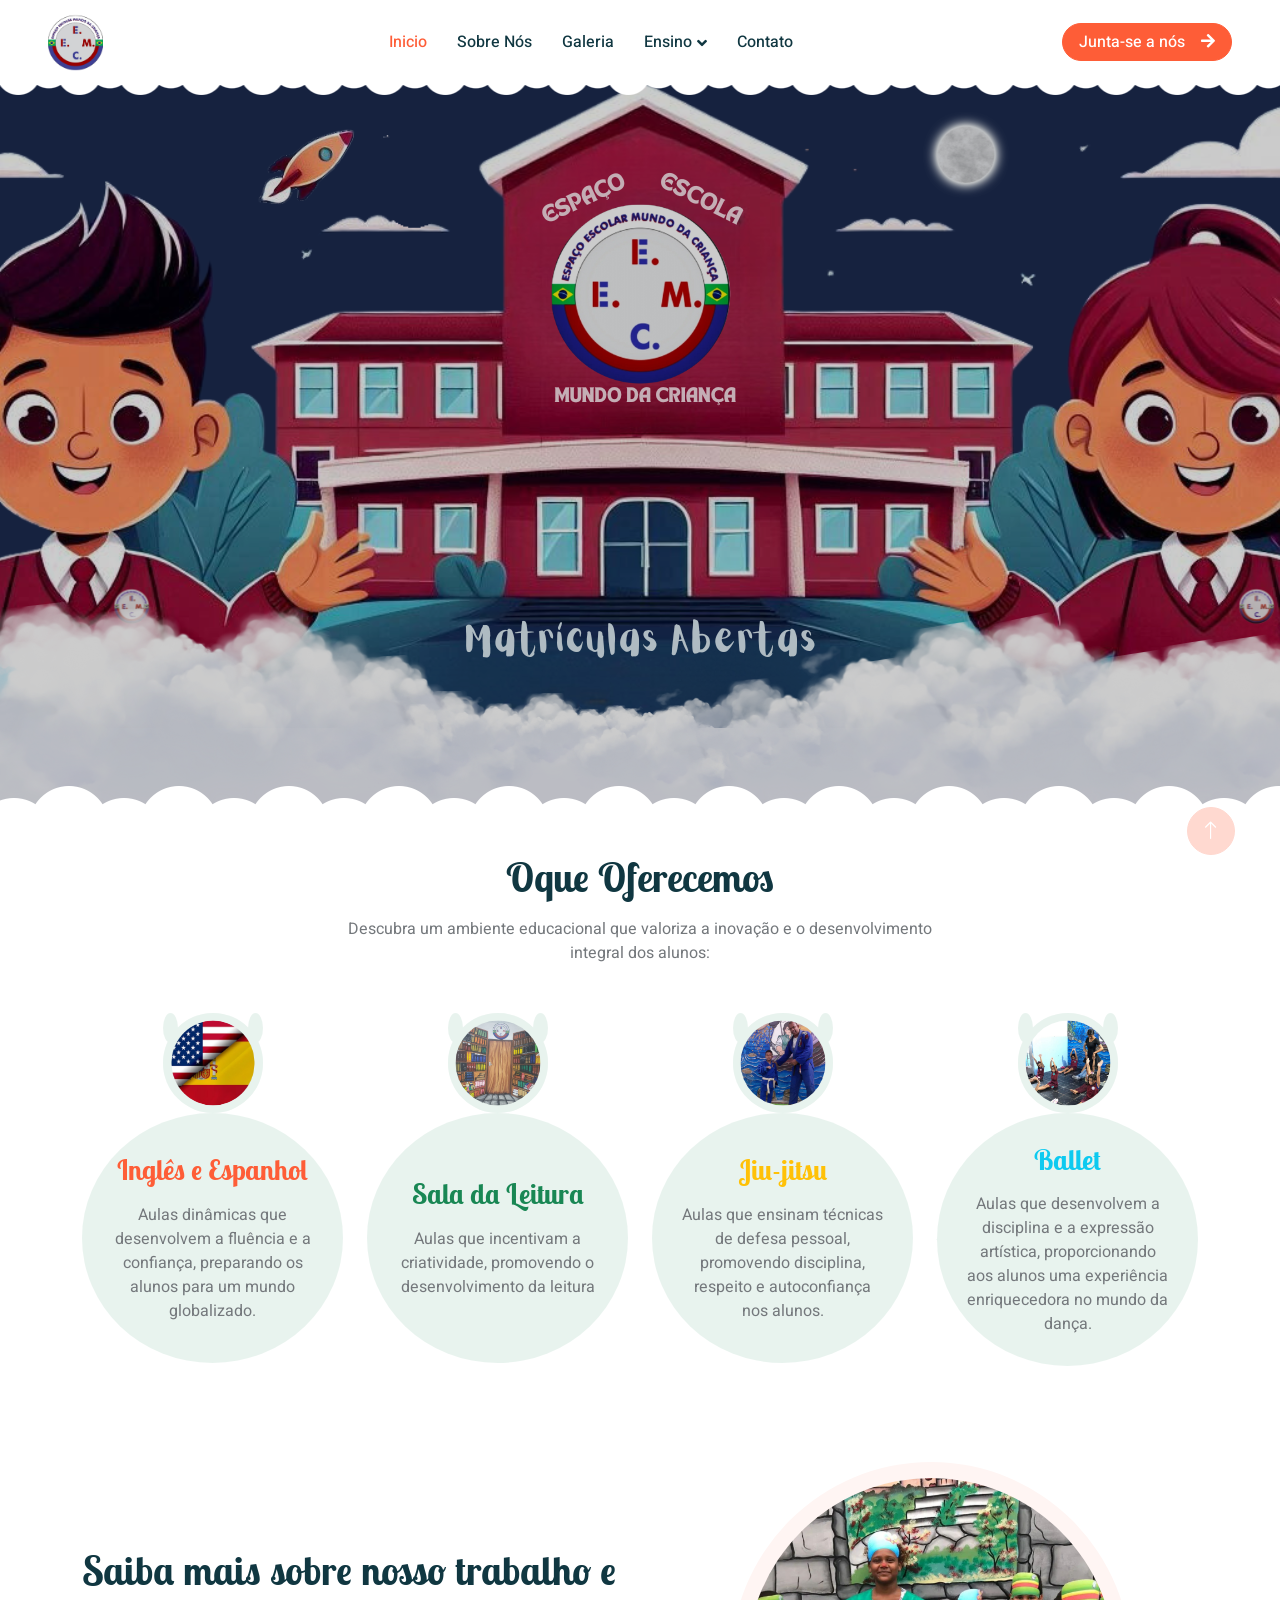
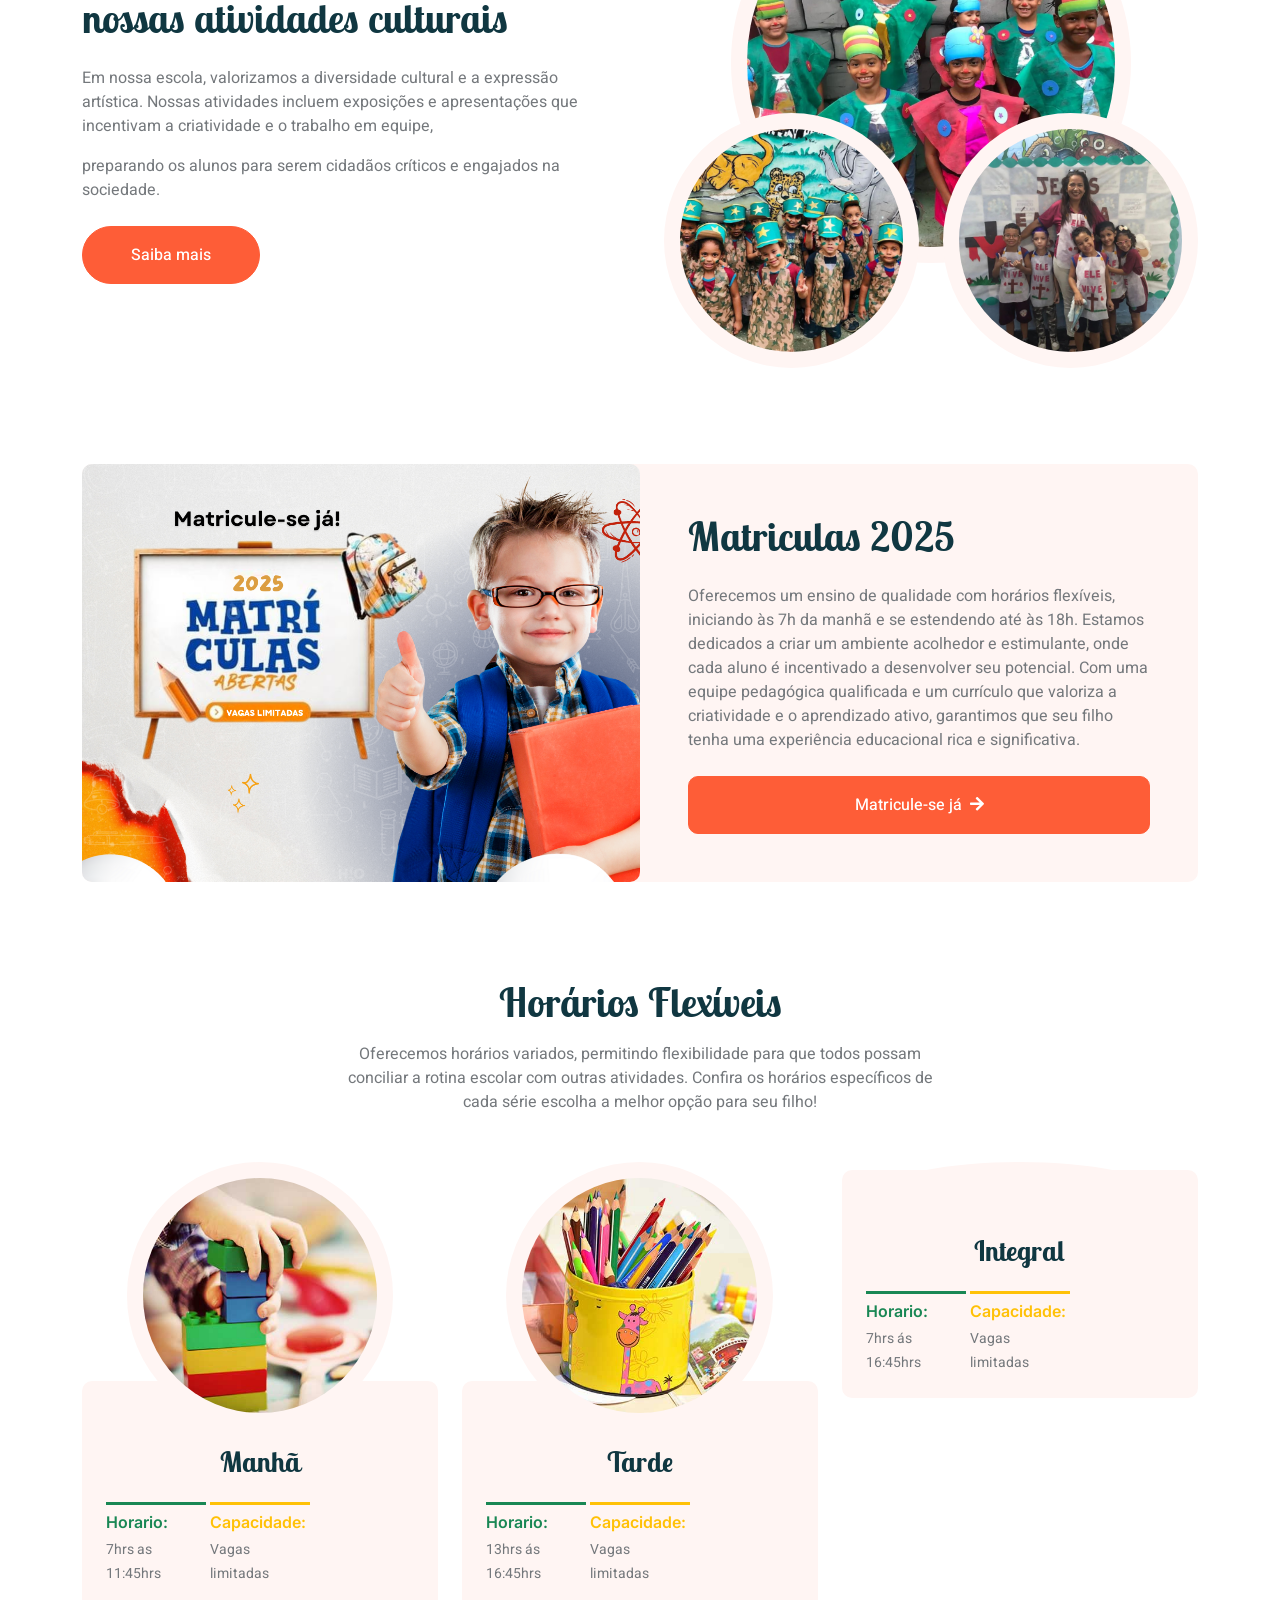
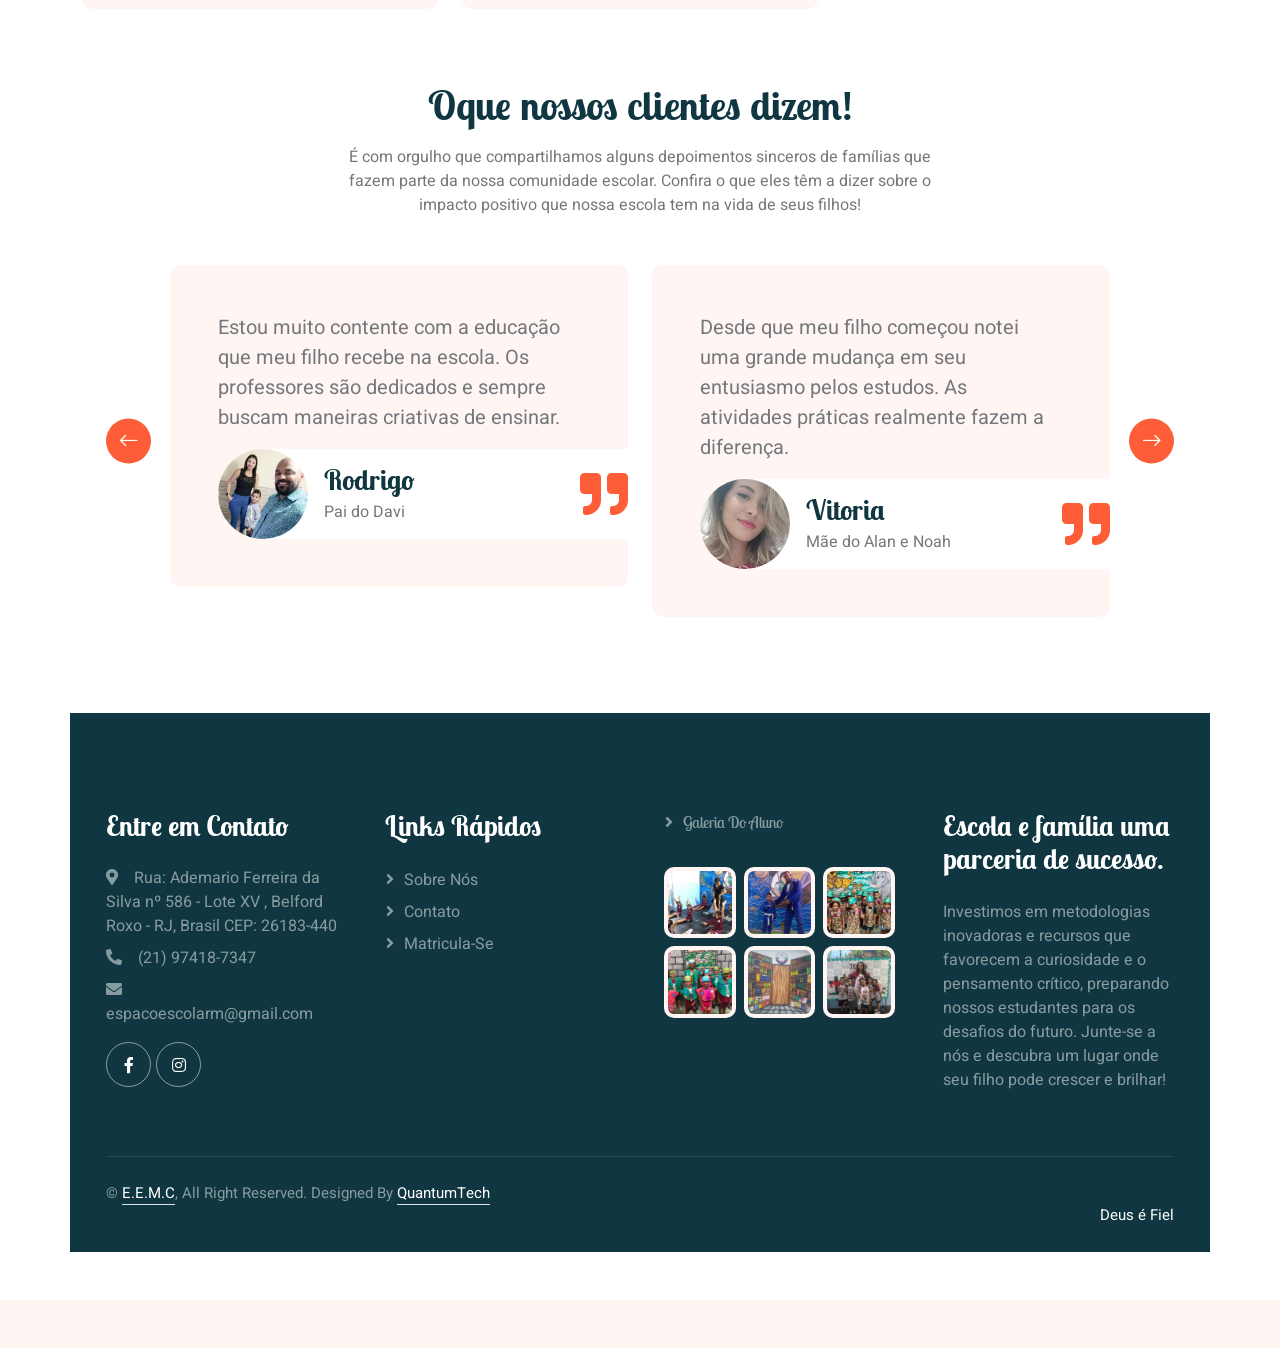
==== commit ae2fde3d: "Update index.html" ====
--- a/index.html
+++ b/index.html
@@ -260,7 +260,7 @@
                    <div class="col-lg-4 col-md-6 wow fadeInUp" data-wow-delay="0.1s">
                         <div class="classes-item">
                             <div class="bg-light rounded-circle w-75 mx-auto p-3">
-                                <img class="img-fluid rounded-circle" src="*/img/Escola-em-tempo-integral.png" alt="">
+                                <img class="img-fluid rounded-circle" src="*img/Escola-em-tempo-integral.png" alt="">
                             </div>
                             <div class="bg-light rounded p-4 pt-5 mt-n5">
                                 <a class="d-block text-center h3 mt-3 mb-4" href="">Integral</a>
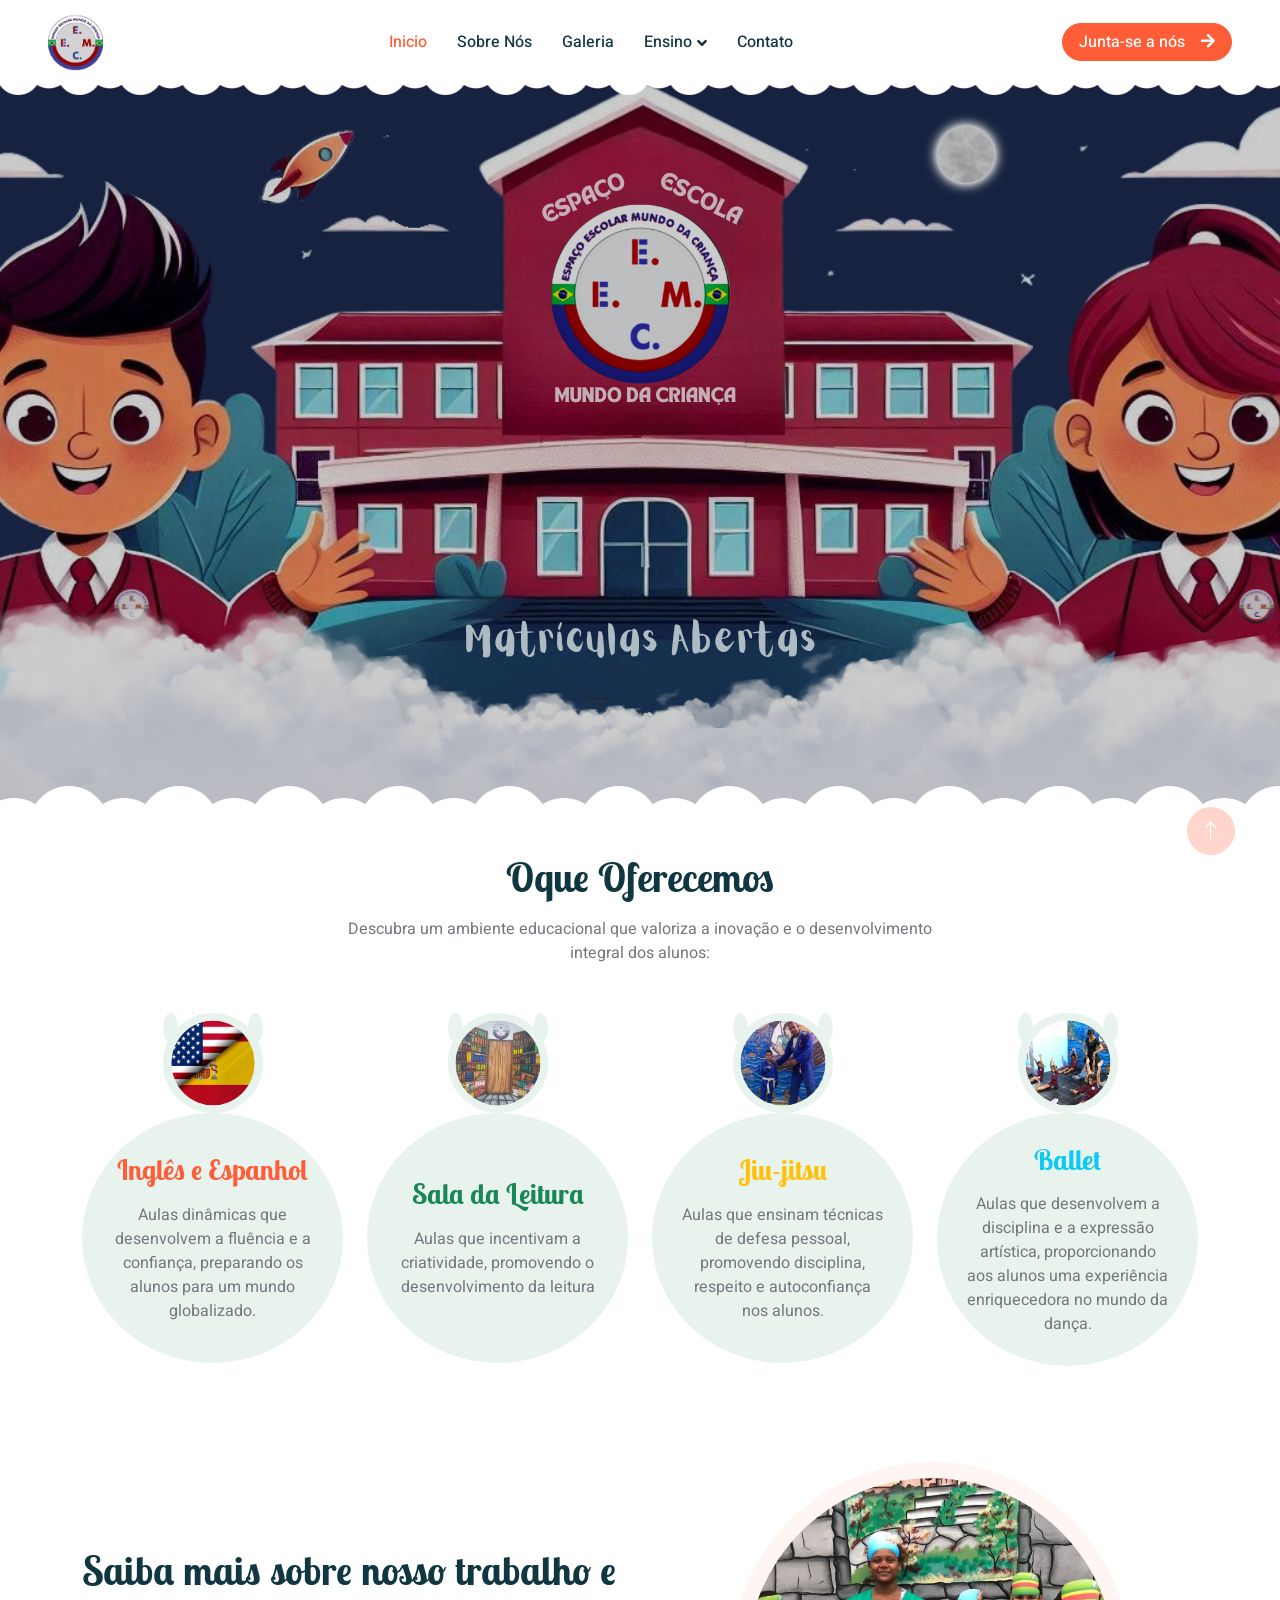
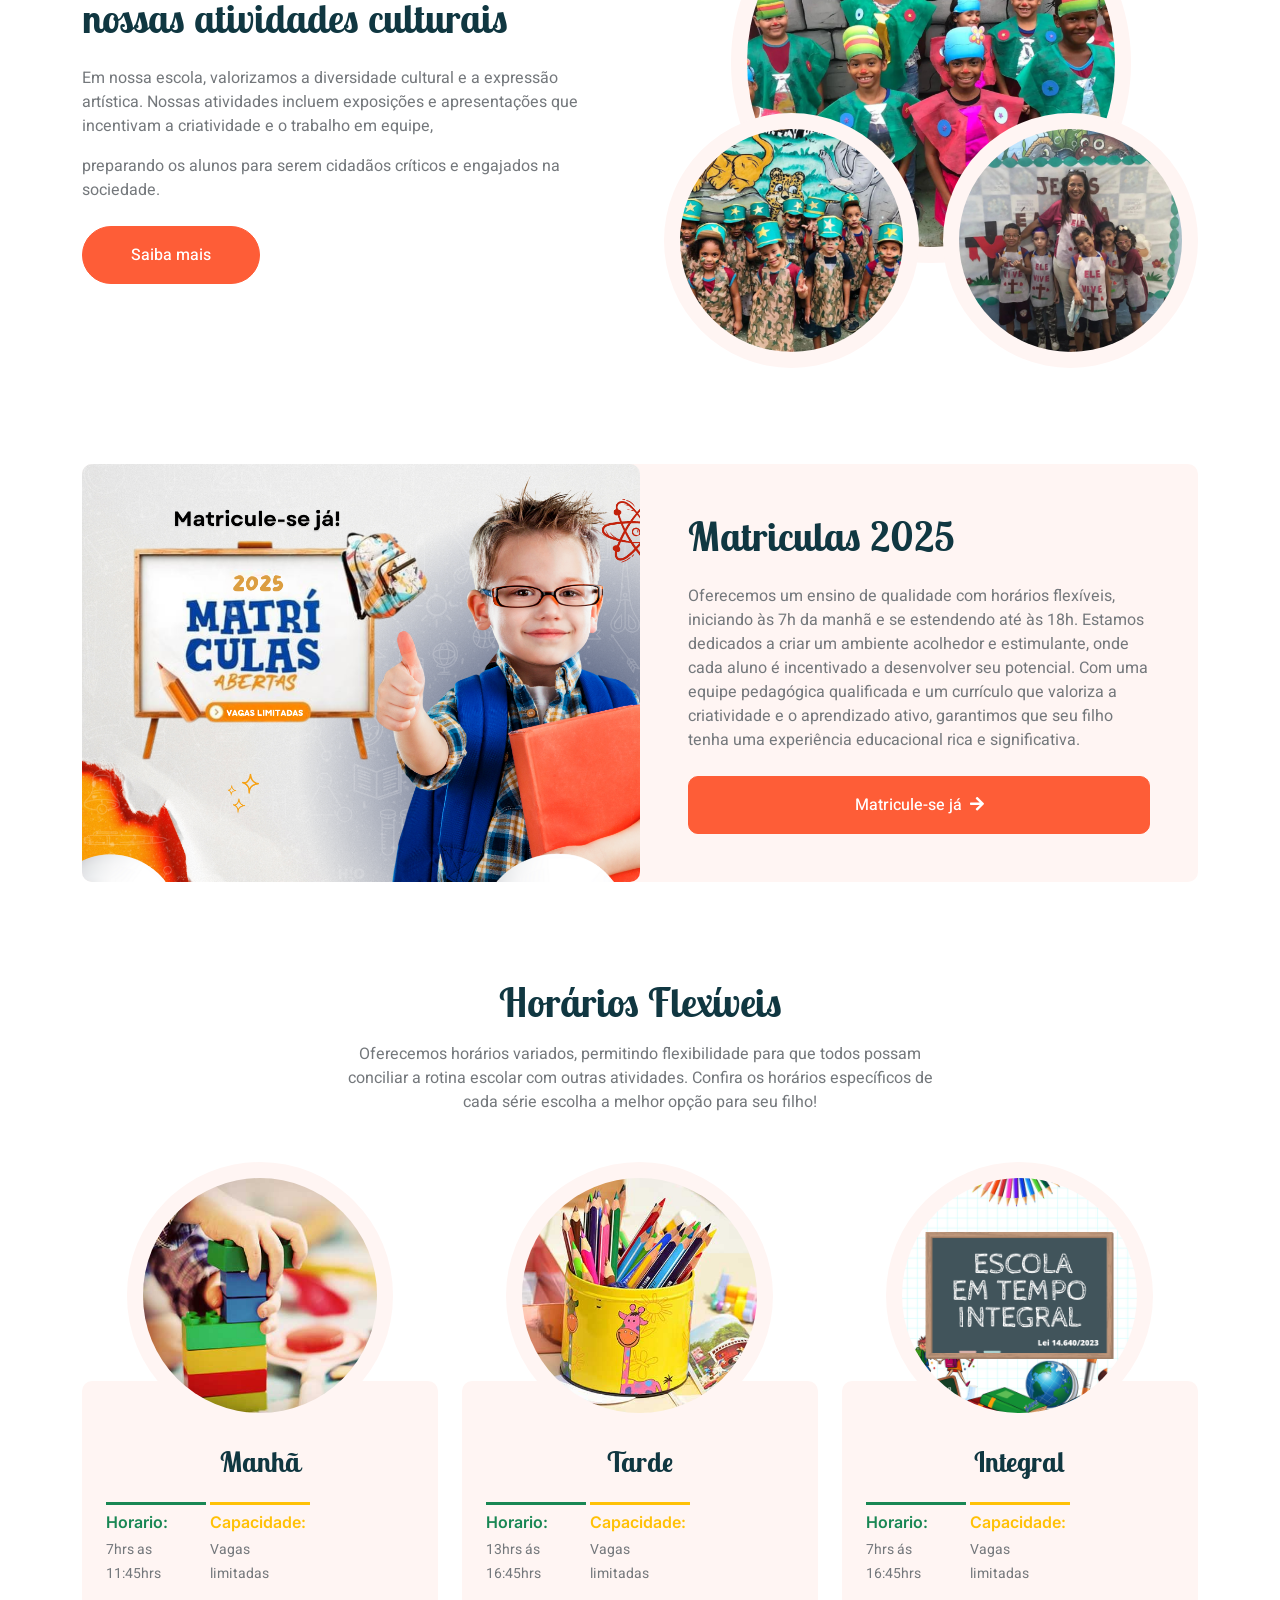
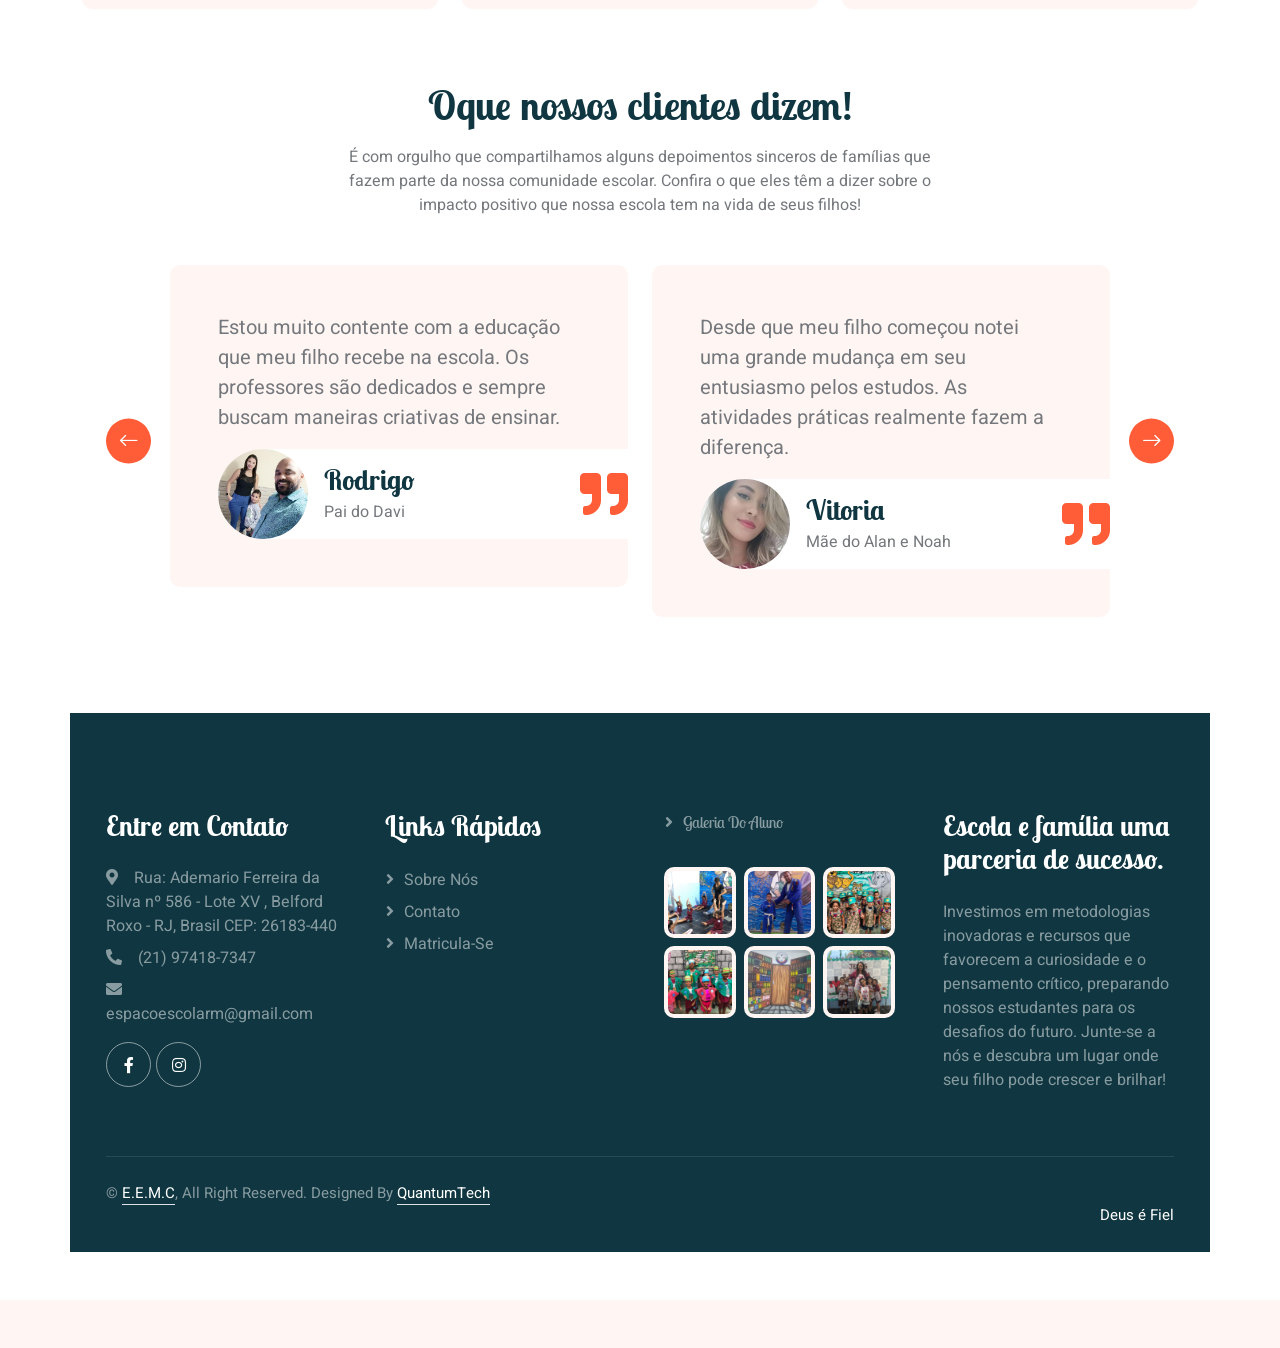
==== commit e949357b: "Update index.html" ====
--- a/index.html
+++ b/index.html
@@ -260,7 +260,7 @@
                    <div class="col-lg-4 col-md-6 wow fadeInUp" data-wow-delay="0.1s">
                         <div class="classes-item">
                             <div class="bg-light rounded-circle w-75 mx-auto p-3">
-                                <img class="img-fluid rounded-circle" src="*img/Escola-em-tempo-integral.png" alt="">
+                                <img class="img-fluid rounded-circle" src="img/Escola-em-tempo-integral.png" alt="">
                             </div>
                             <div class="bg-light rounded p-4 pt-5 mt-n5">
                                 <a class="d-block text-center h3 mt-3 mb-4" href="">Integral</a>
